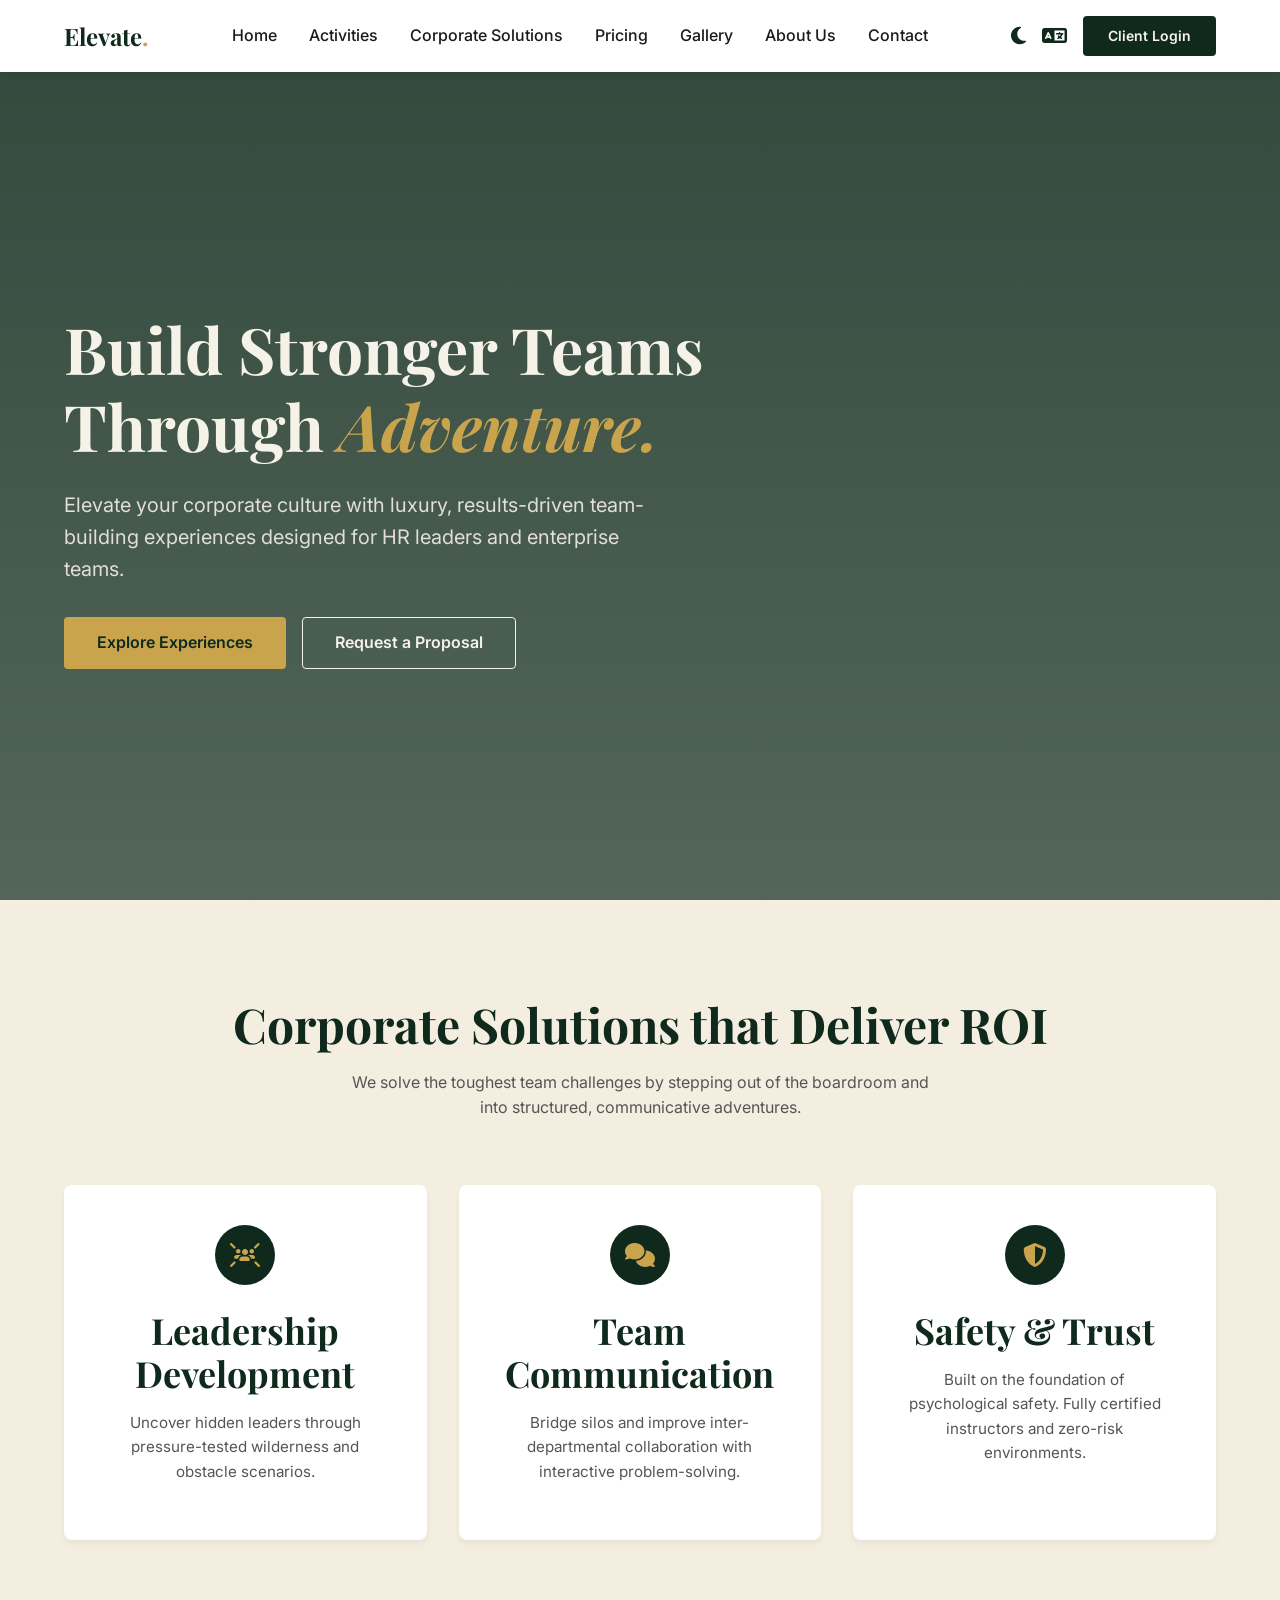
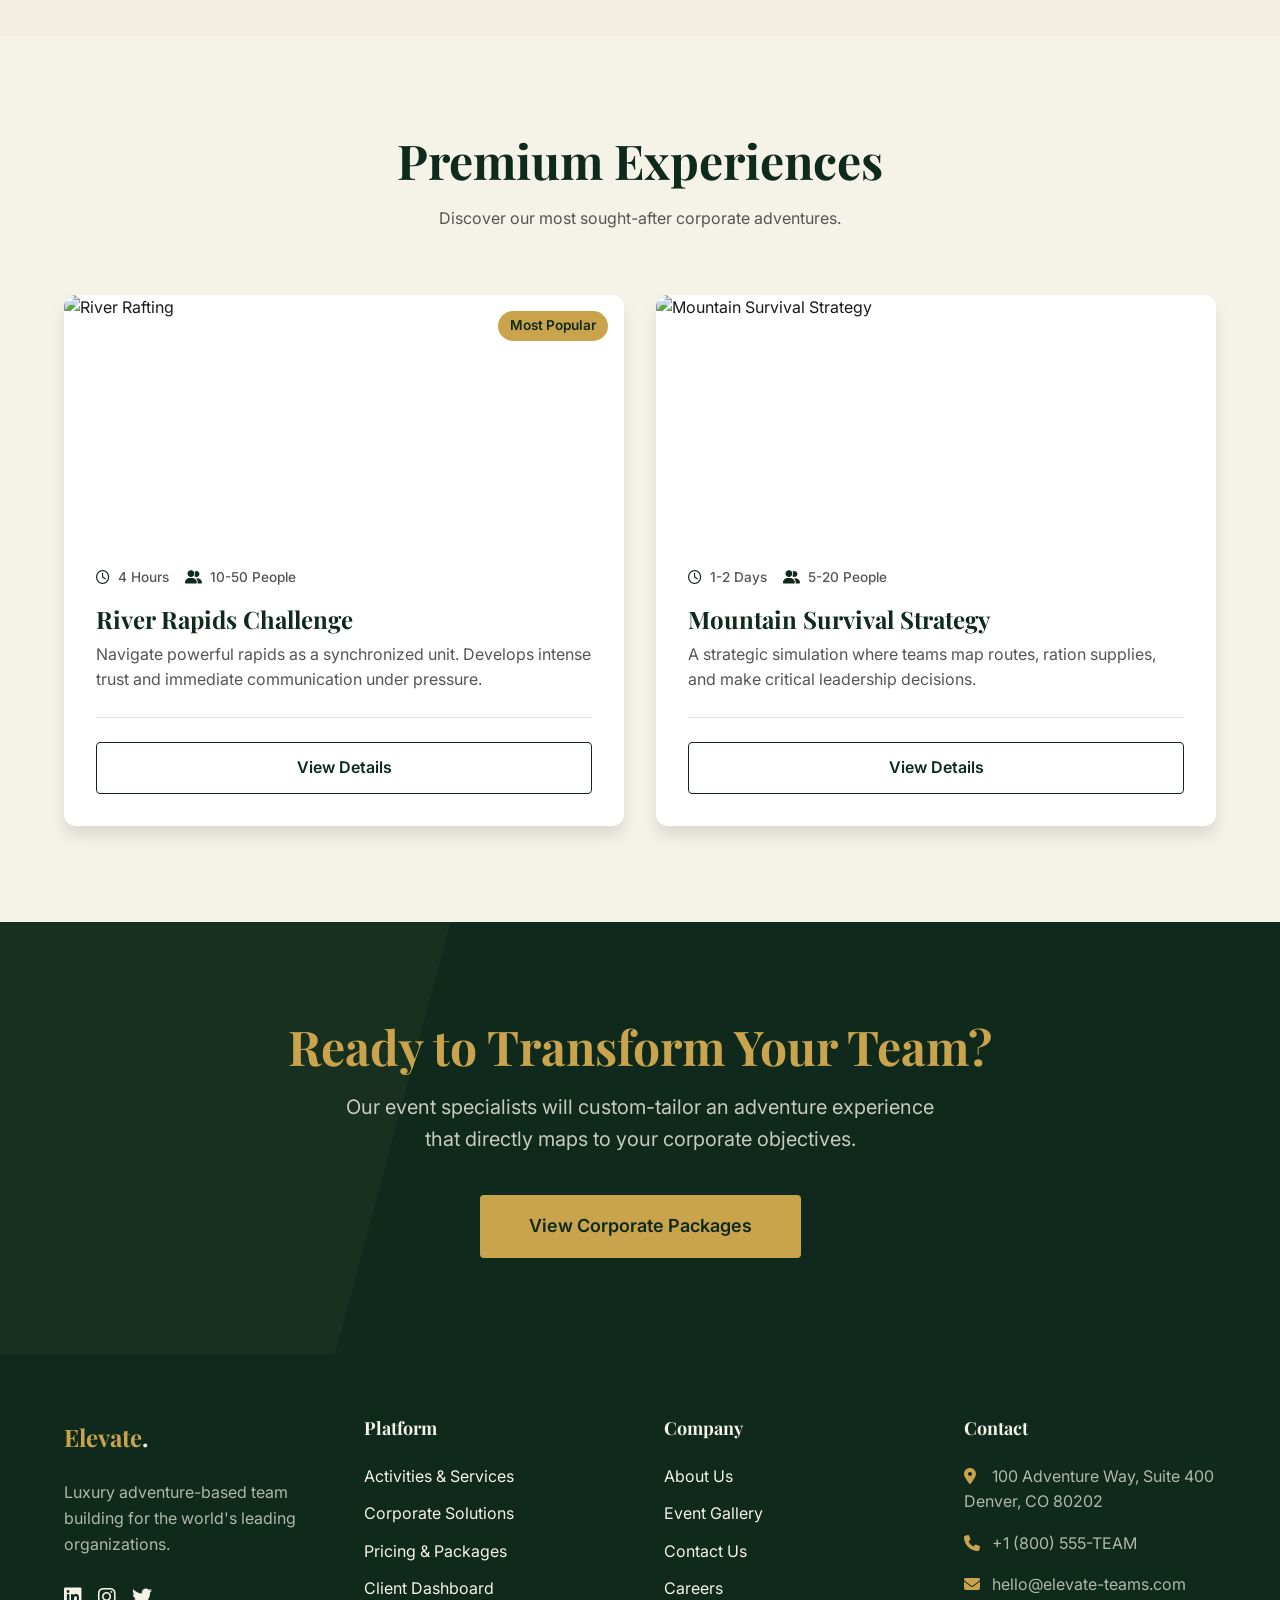
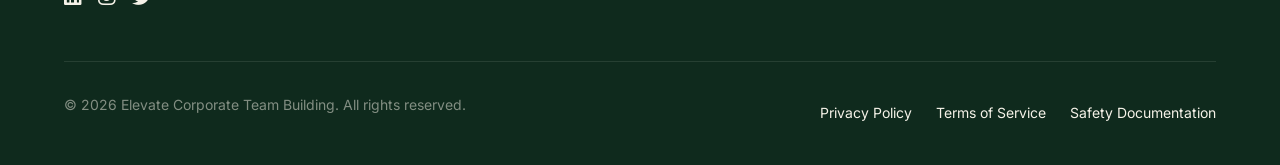
==== index.html @ fcd73bcb "1st" ====
<!DOCTYPE html>
<html lang="en" dir="ltr">
<head>
    <meta charset="UTF-8">
    <meta name="viewport" content="width=device-width, initial-scale=1.0">
    <title>Elevate - Corporate Team Building Experiences</title>
    <!-- Icons -->
    <link rel="stylesheet" href="https://cdnjs.cloudflare.com/ajax/libs/font-awesome/6.4.0/css/all.min.css">
    
    <!-- CSS -->
    <link rel="stylesheet" href="assets/css/style.css">
    <link rel="stylesheet" href="assets/css/dark-mode.css">
    <link rel="stylesheet" href="assets/css/rtl.css">
</head>
<body>

    <!-- ======== NAVBAR ======== -->
    <header class="navbar">
        <div class="container">
            <a href="index.html" class="nav-brand">Elevate<span style="color: var(--secondary)">.</span></a>
            
            <nav class="nav-links">
                <a href="index.html">Home</a>
                <a href="activities.html">Activities</a>
                <a href="solutions.html">Corporate Solutions</a>
                <a href="pricing.html">Pricing</a>
                <a href="gallery.html">Gallery</a>
                <a href="about.html">About Us</a>
                <a href="contact.html">Contact</a>
            </nav>
            
            <div class="nav-controls">
                <button id="theme-toggle" aria-label="Toggle Dark Mode">
                    <i class="fa-solid fa-moon"></i>
                </button>
                <button id="rtl-toggle" aria-label="Toggle RTL">
                    <i class="fa-solid fa-language"></i>
                </button>
                <a href="login.html" class="btn btn-primary" style="padding: 0.5rem 1.5rem; font-size: 0.875rem;">Client Login</a>
                <button class="hamburger" aria-label="Toggle navigation">
                    <i class="fa-solid fa-bars"></i>
                </button>
            </div>
        </div>
    </header>

    <!-- ======== HERO SECTION (Home 1 - Corporate Focus) ======== -->
    <section class="hero corporate-hero" style="background-image: url('https://images.unsplash.com/photo-1542744173-8e7e53415bb0?ixlib=rb-4.0.3&auto=format&fit=crop&w=2000&q=80')">
        <div class="container">
            <div class="hero-content">
                <h1>Build Stronger Teams Through <span style="color: var(--secondary); font-style: italic;">Adventure.</span></h1>
                <p class="hero-subtitle">Elevate your corporate culture with luxury, results-driven team-building experiences designed for HR leaders and enterprise teams.</p>
                <div class="hero-actions">
                    <a href="activities.html" class="btn btn-secondary">Explore Experiences</a>
                    <a href="contact.html" class="btn btn-outline" style="border-color: var(--accent); color: var(--accent);">Request a Proposal</a>
                </div>
            </div>
        </div>
    </section>

    <!-- ======== OUR SOLUTIONS ======== -->
    <section class="section solutions bg-light">
        <div class="container">
            <div class="section-header">
                <h2>Corporate Solutions that Deliver ROI</h2>
                <p>We solve the toughest team challenges by stepping out of the boardroom and into structured, communicative adventures.</p>
            </div>
            
            <div class="grid" style="grid-template-columns: repeat(auto-fit, minmax(300px, 1fr));">
                
                <div class="feature-card">
                    <div class="icon">
                        <i class="fa-solid fa-users-rays"></i>
                    </div>
                    <h3>Leadership Development</h3>
                    <p>Uncover hidden leaders through pressure-tested wilderness and obstacle scenarios.</p>
                </div>
                
                <div class="feature-card">
                    <div class="icon">
                        <i class="fa-solid fa-comments"></i>
                    </div>
                    <h3>Team Communication</h3>
                    <p>Bridge silos and improve inter-departmental collaboration with interactive problem-solving.</p>
                </div>
                
                <div class="feature-card">
                    <div class="icon">
                        <i class="fa-solid fa-shield-halved"></i>
                    </div>
                    <h3>Safety & Trust</h3>
                    <p>Built on the foundation of psychological safety. Fully certified instructors and zero-risk environments.</p>
                </div>

            </div>
        </div>
    </section>

    <!-- ======== FEATURED ACTIVITIES ======== -->
    <section class="section activities">
        <div class="container">
            <div class="section-header">
                <h2>Premium Experiences</h2>
                <p>Discover our most sought-after corporate adventures.</p>
            </div>
            
            <div class="grid" style="grid-template-columns: repeat(auto-fit, minmax(350px, 1fr));">
                
                <div class="activity-card">
                    <div class="card-img">
                        <span class="badge">Most Popular</span>
                        <img src="https://images.unsplash.com/photo-1544367567-0f2fcb009e0b?ixlib=rb-4.0.3&auto=format&fit=crop&w=1200&q=80" alt="River Rafting">
                    </div>
                    <div class="card-content">
                        <div class="meta">
                            <span><i class="fa-regular fa-clock" style="color: var(--primary); margin-right: 0.25rem;"></i> 4 Hours</span>
                            <span><i class="fa-solid fa-user-group" style="color: var(--primary); margin-right: 0.25rem;"></i> 10-50 People</span>
                        </div>
                        <h3 style="margin-bottom: 0.5rem; font-size: 1.5rem;">River Rapids Challenge</h3>
                        <p style="color: var(--text-light); margin-bottom: 1.5rem; flex-grow: 1;">Navigate powerful rapids as a synchronized unit. Develops intense trust and immediate communication under pressure.</p>
                        <hr>
                        <a href="activities.html" class="btn btn-outline" style="width: 100%;">View Details</a>
                    </div>
                </div>

                <div class="activity-card">
                    <div class="card-img">
                        <img src="https://images.unsplash.com/photo-1551698618-1dfe5d97d256?ixlib=rb-4.0.3&auto=format&fit=crop&w=1200&q=80" alt="Mountain Survival Strategy">
                    </div>
                    <div class="card-content">
                        <div class="meta">
                            <span><i class="fa-regular fa-clock" style="color: var(--primary); margin-right: 0.25rem;"></i> 1-2 Days</span>
                            <span><i class="fa-solid fa-user-group" style="color: var(--primary); margin-right: 0.25rem;"></i> 5-20 People</span>
                        </div>
                        <h3 style="margin-bottom: 0.5rem; font-size: 1.5rem;">Mountain Survival Strategy</h3>
                        <p style="color: var(--text-light); margin-bottom: 1.5rem; flex-grow: 1;">A strategic simulation where teams map routes, ration supplies, and make critical leadership decisions.</p>
                        <hr>
                        <a href="activities.html" class="btn btn-outline" style="width: 100%;">View Details</a>
                    </div>
                </div>

            </div>
        </div>
    </section>

    <!-- ======== CTA SECTION ======== -->
    <section class="section cta-section">
        <div class="container" style="position: relative; z-index: 1;">
            <h2>Ready to Transform Your Team?</h2>
            <p>Our event specialists will custom-tailor an adventure experience that directly maps to your corporate objectives.</p>
            <a href="solutions.html" class="btn btn-secondary" style="font-size: 1.125rem; padding: 1rem 3rem;">View Corporate Packages</a>
        </div>
    </section>

    <!-- ======== FOOTER ======== -->
    <footer class="footer">
        <div class="container">
            <div class="footer-grid">
                
                <div class="footer-brand">
                    <a href="index.html" class="nav-brand" style="margin-bottom: 1.5rem; display: block; color: var(--secondary);">Elevate<span style="color: var(--accent)">.</span></a>
                    <p style="color: rgba(245, 242, 232, 0.7); max-width: 300px; margin-bottom: 1.5rem;">Luxury adventure-based team building for the world's leading organizations.</p>
                    <div class="socials">
                        <a href="#"><i class="fa-brands fa-linkedin"></i></a>
                        <a href="#"><i class="fa-brands fa-instagram"></i></a>
                        <a href="#"><i class="fa-brands fa-twitter"></i></a>
                    </div>
                </div>

                <div class="footer-links">
                    <h4>Platform</h4>
                    <ul>
                        <li><a href="activities.html">Activities & Services</a></li>
                        <li><a href="solutions.html">Corporate Solutions</a></li>
                        <li><a href="pricing.html">Pricing & Packages</a></li>
                        <li><a href="login.html">Client Dashboard</a></li>
                    </ul>
                </div>

                <div class="footer-links">
                    <h4>Company</h4>
                    <ul>
                        <li><a href="about.html">About Us</a></li>
                        <li><a href="gallery.html">Event Gallery</a></li>
                        <li><a href="contact.html">Contact Us</a></li>
                        <li><a href="coming-soon.html">Careers</a></li>
                    </ul>
                </div>

                <div class="footer-contact">
                    <h4>Contact</h4>
                    <ul>
                        <li><i class="fa-solid fa-location-dot" style="color: var(--secondary); margin-right: 0.5rem; width: 16px;"></i> 100 Adventure Way, Suite 400<br>Denver, CO 80202</li>
                        <li><i class="fa-solid fa-phone" style="color: var(--secondary); margin-right: 0.5rem; width: 16px;"></i> +1 (800) 555-TEAM</li>
                        <li><i class="fa-solid fa-envelope" style="color: var(--secondary); margin-right: 0.5rem; width: 16px;"></i> hello@elevate-teams.com</li>
                    </ul>
                </div>

            </div>
            
            <div class="footer-bottom">
                <p>&copy; 2026 Elevate Corporate Team Building. All rights reserved.</p>
                <div class="legal-links">
                    <a href="404.html">Privacy Policy</a>
                    <a href="404.html">Terms of Service</a>
                    <a href="404.html">Safety Documentation</a>
                </div>
            </div>
        </div>
    </footer>

    <!-- Scripts -->
    <script src="assets/js/main.js"></script>
</body>
</html>
---- assets/css/style.css ----
/* 
   Global Variables & CSS Reset
   Primary: Dark Forest Green (#0F2A1D)
   Secondary: Rich Gold (#C9A44C)
   Accent: Cream White (#F5F2E8)
*/

@import url('https://fonts.googleapis.com/css2?family=Inter:wght@300;400;500;600;700&family=Playfair+Display:wght@600;700&display=swap');

:root {
    --primary: #0F2A1D; /* Dark Forest Green */
    --secondary: #C9A44C; /* Rich Gold */
    --accent: #F5F2E8; /* Cream White */
    
    --bg-color: #F5F2E8;
    --text-color: #1A1A1A;
    --text-light: #555555;
    --border-color: #E2DFD5;
    --card-bg: #FFFFFF;
    
    --font-heading: 'Playfair Display', serif;
    --font-body: 'Inter', sans-serif;
    
    --transition-fast: 0.2s ease;
    --transition-normal: 0.3s ease;
    --transition-slow: 0.5s ease;
    
    --shadow-sm: 0 4px 6px rgba(0, 0, 0, 0.05);
    --shadow-md: 0 10px 15px rgba(0, 0, 0, 0.1);
    --shadow-lg: 0 20px 25px rgba(0, 0, 0, 0.15);
}

/* Reset */
*, *::before, *::after {
    box-sizing: border-box;
    margin: 0;
    padding: 0;
}

html {
    scroll-behavior: smooth;
    font-size: 16px;
}

body {
    font-family: var(--font-body);
    background-color: var(--bg-color);
    color: var(--text-color);
    line-height: 1.6;
    overflow-x: hidden;
}

/* Typography */
h1, h2, h3, h4, h5, h6 {
    font-family: var(--font-heading);
    color: var(--primary);
    line-height: 1.2;
    margin-bottom: 1rem;
}

h1 { font-size: clamp(2.5rem, 5vw, 4rem); }
h2 { font-size: clamp(2rem, 4vw, 3rem); }
h3 { font-size: clamp(1.5rem, 3vw, 2.25rem); }

p {
    margin-bottom: 1rem;
}

a {
    color: var(--primary);
    text-decoration: none;
    transition: color var(--transition-fast);
}

a:hover {
    color: var(--secondary);
}

img, picture, video, canvas, svg {
    display: block;
    max-width: 100%;
}

ul, ol {
    list-style: none;
}

button, input, textarea, select {
    font: inherit;
}

/* Container & Grid */
.container {
    width: 100%;
    margin-inline: auto;
    padding-inline: 1.5rem;
    max-width: 1200px;
}

.grid {
    display: grid;
    gap: 2rem;
}

/* Buttons */
.btn {
    display: inline-flex;
    align-items: center;
    justify-content: center;
    padding: 0.75rem 2rem;
    font-weight: 600;
    border-radius: 4px;
    cursor: pointer;
    transition: all var(--transition-normal);
    border: 1px solid transparent;
}

.btn-primary {
    background-color: var(--primary);
    color: var(--accent);
}

.btn-primary:hover {
    background-color: var(--secondary);
    color: var(--primary);
}

.btn-secondary {
    background-color: var(--secondary);
    color: var(--primary);
}

.btn-secondary:hover {
    background-color: var(--primary);
    color: var(--accent);
}

.btn-outline {
    background-color: transparent;
    border-color: var(--primary);
    color: var(--primary);
}

.btn-outline:hover {
    background-color: var(--primary);
    color: var(--accent);
}

/* Header / Navbar */
.navbar {
    position: fixed;
    top: 0;
    left: 0;
    width: 100%;
    background-color: var(--card-bg);
    padding: 1rem 0;
    z-index: 1000;
    box-shadow: var(--shadow-sm);
    transition: background-color var(--transition-normal);
}

.navbar .container {
    display: flex;
    justify-content: space-between;
    align-items: center;
}

.nav-brand {
    font-family: var(--font-heading);
    font-size: 1.5rem;
    font-weight: 700;
    color: var(--primary);
}

.nav-links {
    display: flex;
    gap: 2rem;
    align-items: center;
}

.nav-links a {
    font-weight: 500;
    color: var(--text-color);
}

.nav-links a:hover {
    color: var(--secondary);
}

.nav-controls {
    display: flex;
    align-items: center;
    gap: 1rem;
}

.nav-controls button {
    background: none;
    border: none;
    cursor: pointer;
    font-size: 1.25rem;
    color: var(--primary);
}

.hamburger {
    display: none;
    background: none;
    border: none;
    cursor: pointer;
    font-size: 1.5rem;
    color: var(--primary);
}

/* Mobile Nav */
@media (max-width: 991px) {
    .nav-links {
        position: fixed;
        top: 0;
        right: -100%;
        height: 100vh;
        width: 80%;
        max-width: 400px;
        flex-direction: column;
        background-color: var(--card-bg);
        padding: 6rem 2rem 2rem;
        box-shadow: var(--shadow-lg);
        transition: right var(--transition-normal);
        z-index: 999;
    }
    
    .nav-links.active {
        right: 0;
    }
    
    .hamburger {
        display: block;
        z-index: 1001;
    }
}

/* Hero Sections */
.hero {
    min-height: 100vh;
    display: flex;
    align-items: center;
    padding-top: 80px;
    background-size: cover;
    background-position: center;
    position: relative;
    color: var(--accent);
}

.hero::before {
    content: '';
    position: absolute;
    top: 0;
    left: 0;
    width: 100%;
    height: 100%;
    background: linear-gradient(rgba(15, 42, 29, 0.85), rgba(15, 42, 29, 0.7));
    z-index: 1;
}

.hero .container {
    position: relative;
    z-index: 2;
}

.hero-content {
    max-width: 800px;
}

.hero h1 {
    color: var(--accent);
    margin-bottom: 1.5rem;
}

.hero-subtitle {
    font-size: 1.25rem;
    margin-bottom: 2rem;
    color: #E2DFD5;
    max-width: 600px;
}

.hero-actions {
    display: flex;
    gap: 1rem;
    flex-wrap: wrap;
}

/* Sections */
.section {
    padding: 6rem 0;
}

.bg-light {
    background-color: rgba(201, 164, 76, 0.05); /* very light gold tint */
}

.section-header {
    text-align: center;
    margin-bottom: 4rem;
}

.section-header h2 {
    margin-bottom: 1rem;
}

.section-header p {
    color: var(--text-light);
    max-width: 600px;
    margin-inline: auto;
}

/* Feature Cards */
.feature-card {
    background: var(--card-bg);
    padding: 2.5rem;
    border-radius: 8px;
    box-shadow: var(--shadow-sm);
    transition: transform var(--transition-normal);
    text-align: center;
}

.feature-card:hover {
    transform: translateY(-5px);
    box-shadow: var(--shadow-md);
}

.feature-card .icon {
    height: 60px;
    width: 60px;
    border-radius: 50%;
    background: var(--primary);
    color: var(--secondary);
    display: flex;
    align-items: center;
    justify-content: center;
    font-size: 1.5rem;
    margin: 0 auto 1.5rem;
}

.feature-card p {
    color: var(--text-light);
    font-size: 0.95rem;
}

/* Activity Cards */
.activity-card {
    background: var(--card-bg);
    border-radius: 12px;
    overflow: hidden;
    box-shadow: var(--shadow-md);
    transition: transform var(--transition-normal);
    display: flex;
    flex-direction: column;
}

.activity-card:hover {
    transform: translateY(-5px);
    box-shadow: var(--shadow-lg);
}

.activity-card .card-img {
    height: 240px;
    overflow: hidden;
    position: relative;
}

.activity-card .card-img img {
    width: 100%;
    height: 100%;
    object-fit: cover;
    transition: transform var(--transition-slow);
}

.activity-card:hover .card-img img {
    transform: scale(1.05);
}

.activity-card .badge {
    position: absolute;
    top: 1rem;
    right: 1rem;
    background: var(--secondary);
    color: var(--primary);
    padding: 0.25rem 0.75rem;
    border-radius: 20px;
    font-weight: 600;
    font-size: 0.85rem;
    z-index: 10;
}

.activity-card .card-content {
    padding: 2rem;
    flex-grow: 1;
    display: flex;
    flex-direction: column;
}

.activity-card .meta {
    display: flex;
    gap: 1rem;
    color: var(--text-light);
    font-size: 0.85rem;
    margin-bottom: 1rem;
    font-weight: 500;
}

.activity-card hr {
    border: 0;
    border-top: 1px solid var(--border-color);
    margin-bottom: 1.5rem;
}

/* CTA Section */
.cta-section {
    background-color: var(--primary);
    color: var(--accent);
    text-align: center;
    position: relative;
    overflow: hidden;
}

.cta-section::before {
    content: '';
    position: absolute;
    top: -50%;
    left: -10%;
    width: 40%;
    height: 200%;
    background: var(--secondary);
    opacity: 0.05;
    transform: rotate(15deg);
}

.cta-section h2 {
    color: var(--secondary);
    margin-bottom: 1rem;
}

.cta-section p {
    font-size: 1.25rem;
    max-width: 600px;
    margin: 0 auto 2.5rem;
    color: rgba(245, 242, 232, 0.8);
}

/* Footer Section */
.footer {
    background-color: var(--primary);
    color: var(--accent);
    padding: 4rem 0 0 0;
}

.footer-grid {
    display: grid;
    grid-template-columns: repeat(auto-fit, minmax(200px, 1fr));
    gap: 3rem;
    margin-bottom: 3rem;
}

.footer h4 {
    color: var(--accent);
    margin-bottom: 1.5rem;
    font-size: 1.125rem;
}

.footer-links ul {
    display: flex;
    flex-direction: column;
    gap: 0.75rem;
}

.footer a {
    color: var(--accent);
}

.footer a:hover {
    color: var(--secondary);
}

.footer-contact ul {
    display: flex;
    flex-direction: column;
    gap: 1rem;
    color: rgba(245, 242, 232, 0.7);
}

.socials {
    display: flex;
    gap: 1rem;
    font-size: 1.25rem;
}

.footer-bottom {
    border-top: 1px solid rgba(245, 242, 232, 0.1);
    padding: 2rem 0;
    display: flex;
    justify-content: space-between;
    align-items: center;
    flex-wrap: wrap;
    gap: 1rem;
    color: rgba(245, 242, 232, 0.5);
    font-size: 0.875rem;
}

.legal-links {
    display: flex;
    gap: 1.5rem;
}

/* Forms Input */
.form-group {
    margin-bottom: 1.5rem;
}

.form-label {
    display: block;
    margin-bottom: 0.5rem;
    font-weight: 500;
    color: var(--text-color);
}

.form-control {
    width: 100%;
    padding: 0.75rem 1rem;
    border: 1px solid var(--border-color);
    border-radius: 4px;
    background-color: var(--card-bg);
    color: var(--text-color);
    transition: border-color var(--transition-fast);
}

.form-control:focus {
    outline: none;
    border-color: var(--secondary);
}
---- assets/css/dark-mode.css ----
/* Dark Mode Variables and Overrides */

body.dark-mode {
    --bg-color: #0d1611; /* Even darker than primary for deep background */
    --text-color: #F5F2E8; /* Accent Cream */
    --text-light: #A0A0A0;
    --border-color: #1A3A2A;
    --card-bg: #0F2A1D; /* Primary Dark Green as card bg */
    
    --primary: #C9A44C; /* Gold becomes primary highlight in dark mode */
    --secondary: #F5F2E8; 
}

body.dark-mode h1, 
body.dark-mode h2, 
body.dark-mode h3, 
body.dark-mode h4, 
body.dark-mode h5, 
body.dark-mode h6 {
    color: var(--secondary);
}

body.dark-mode .nav-brand {
    color: var(--secondary);
}

body.dark-mode .navbar {
    background-color: var(--bg-color);
    box-shadow: 0 4px 6px rgba(0,0,0,0.3);
}

body.dark-mode .nav-links a {
    color: var(--text-color);
}

body.dark-mode .nav-links a:hover {
    color: var(--primary);
}

body.dark-mode .nav-controls button,
body.dark-mode .hamburger {
    color: var(--secondary);
}

body.dark-mode .btn-primary {
    background-color: var(--primary);
    color: #0F2A1D;
}

body.dark-mode .btn-primary:hover {
    background-color: var(--secondary);
    color: #0F2A1D;
}

body.dark-mode .btn-outline {
    border-color: var(--primary);
    color: var(--primary);
}

body.dark-mode .btn-outline:hover {
    background-color: var(--primary);
    color: #0F2A1D;
}

body.dark-mode .footer {
    background-color: #07150e; /* Even deeper green for dark mode footers */
}
---- assets/css/rtl.css ----
/* RTL Layout Adjustments */

html[dir="rtl"] {
    text-align: right;
}

html[dir="rtl"] body {
    direction: rtl;
}

/* Adjust margins and paddings for RTL */
html[dir="rtl"] .nav-links {
    margin-right: auto;
    margin-left: 0;
}

html[dir="rtl"] @media (max-width: 991px) {
    .nav-links {
        right: auto;
        left: -100%;
        transition: left var(--transition-normal);
    }
    
    .nav-links.active {
        left: 0;
    }
}

/* Margin utilities reversal */
html[dir="rtl"] .ml-auto {
    margin-right: auto;
    margin-left: 0 !important;
}

html[dir="rtl"] .mr-auto {
    margin-left: auto;
    margin-right: 0 !important;
}

/* Padding utilities reversal */
html[dir="rtl"] .pl-1 { padding-right: 0.25rem; padding-left: 0; }
html[dir="rtl"] .pr-1 { padding-left: 0.25rem; padding-right: 0; }
/* Add more as needed based on classes used */

/* Icons usually need mirroring if they are directional (like arrows) */
html[dir="rtl"] .icon-arrow-right {
    transform: scaleX(-1);
}

html[dir="rtl"] .icon-arrow-left {
    transform: scaleX(-1);
}
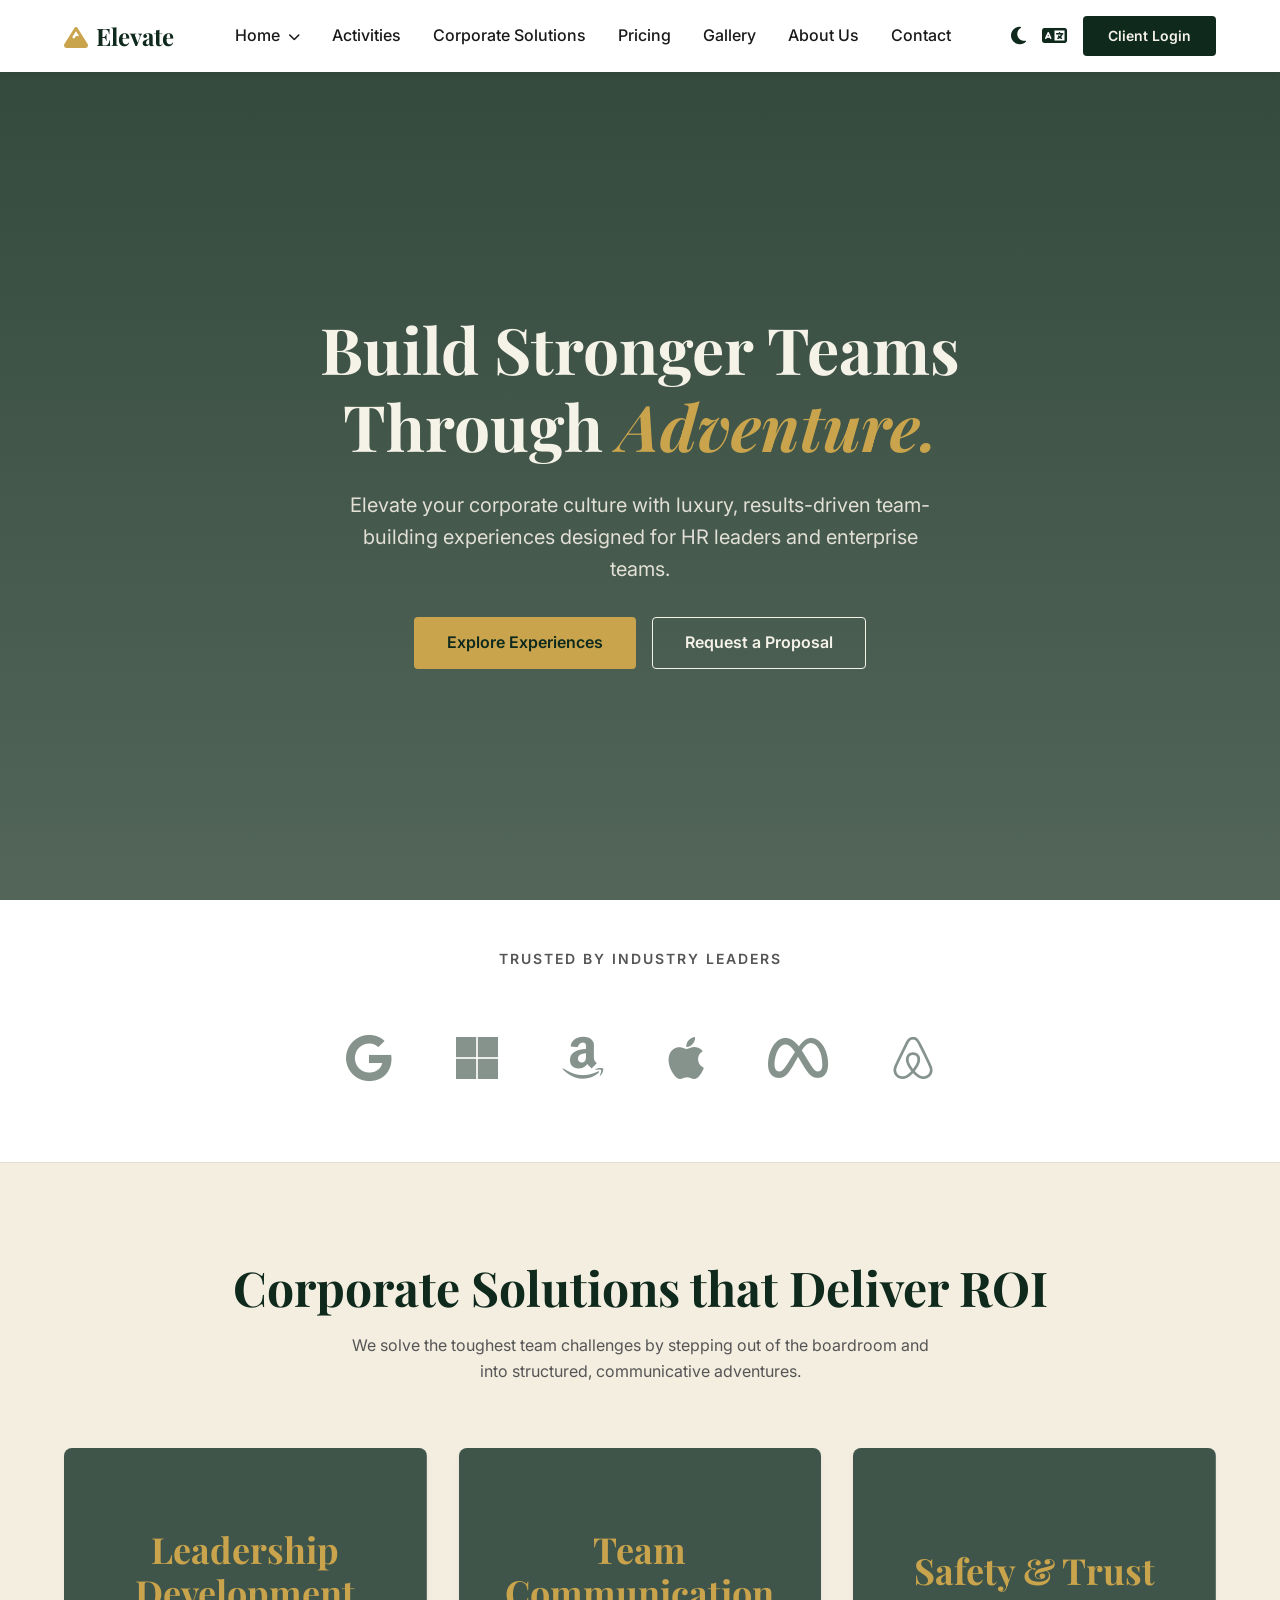
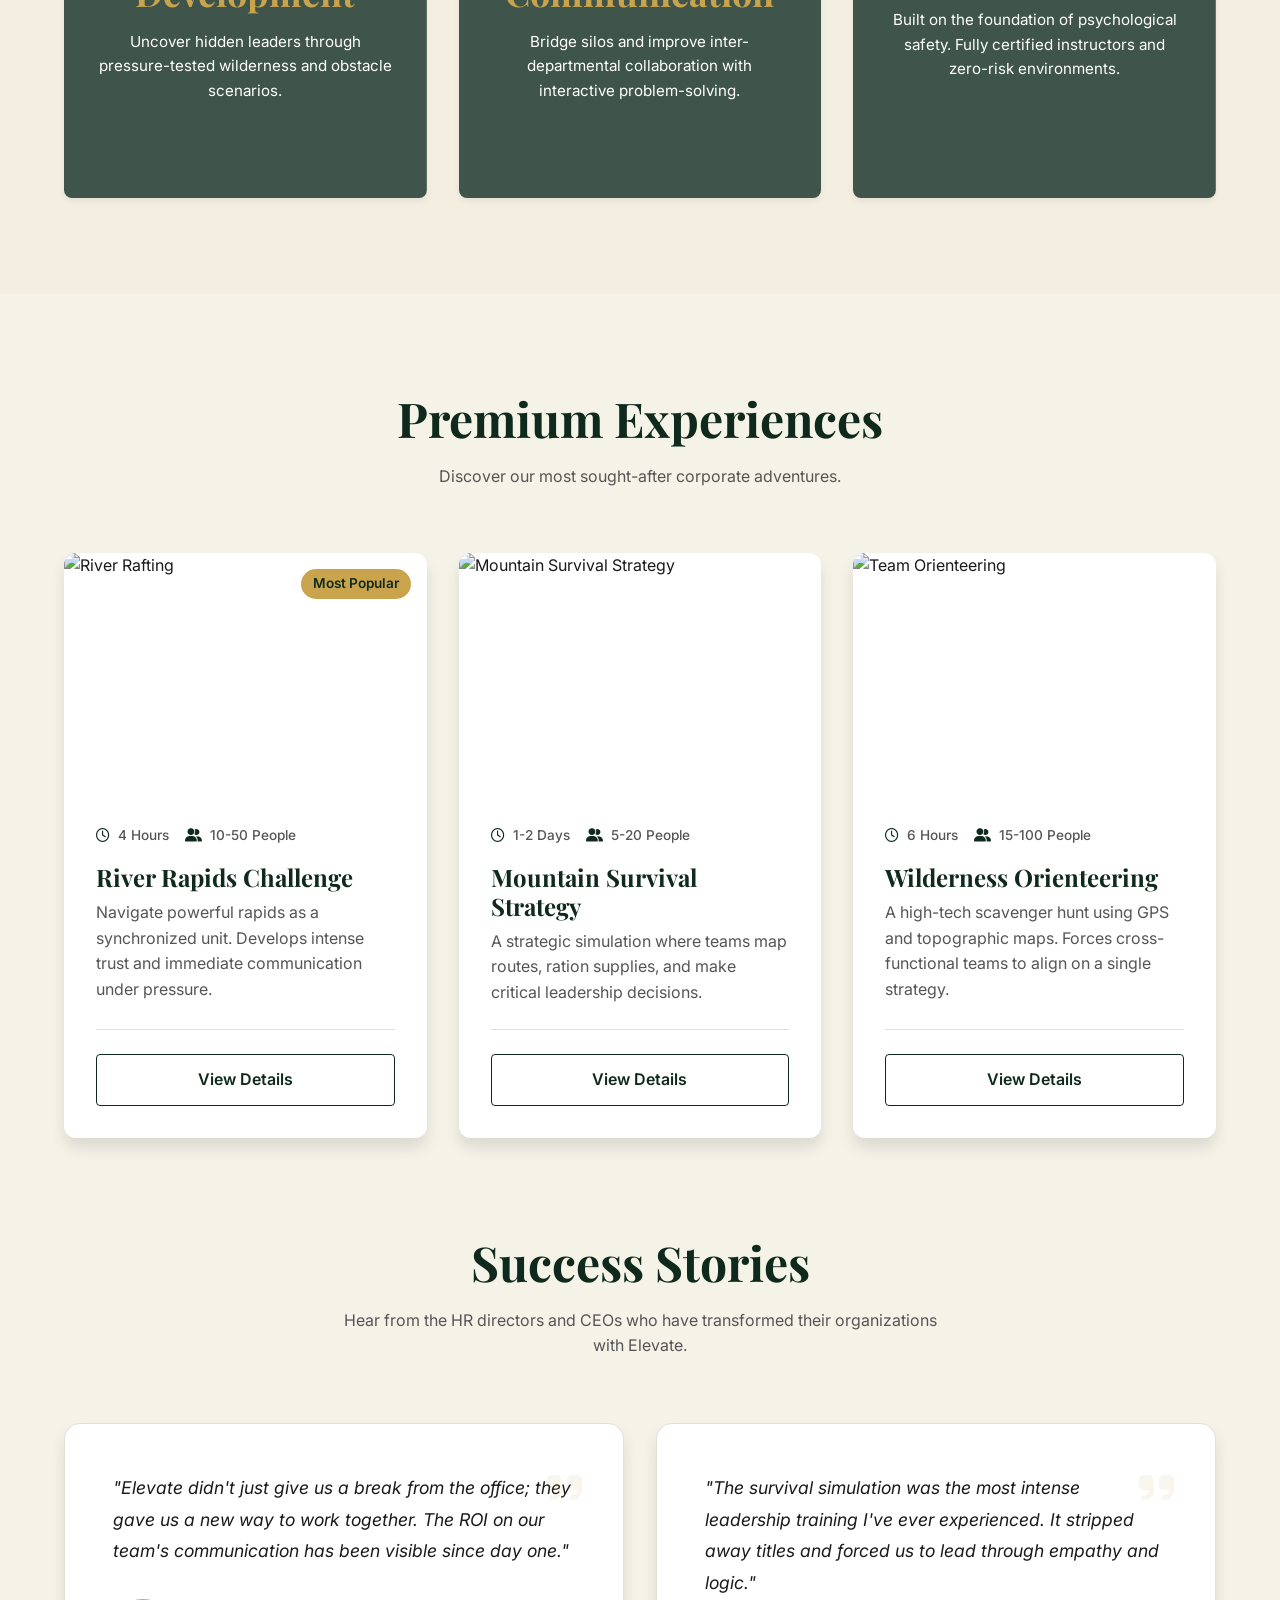
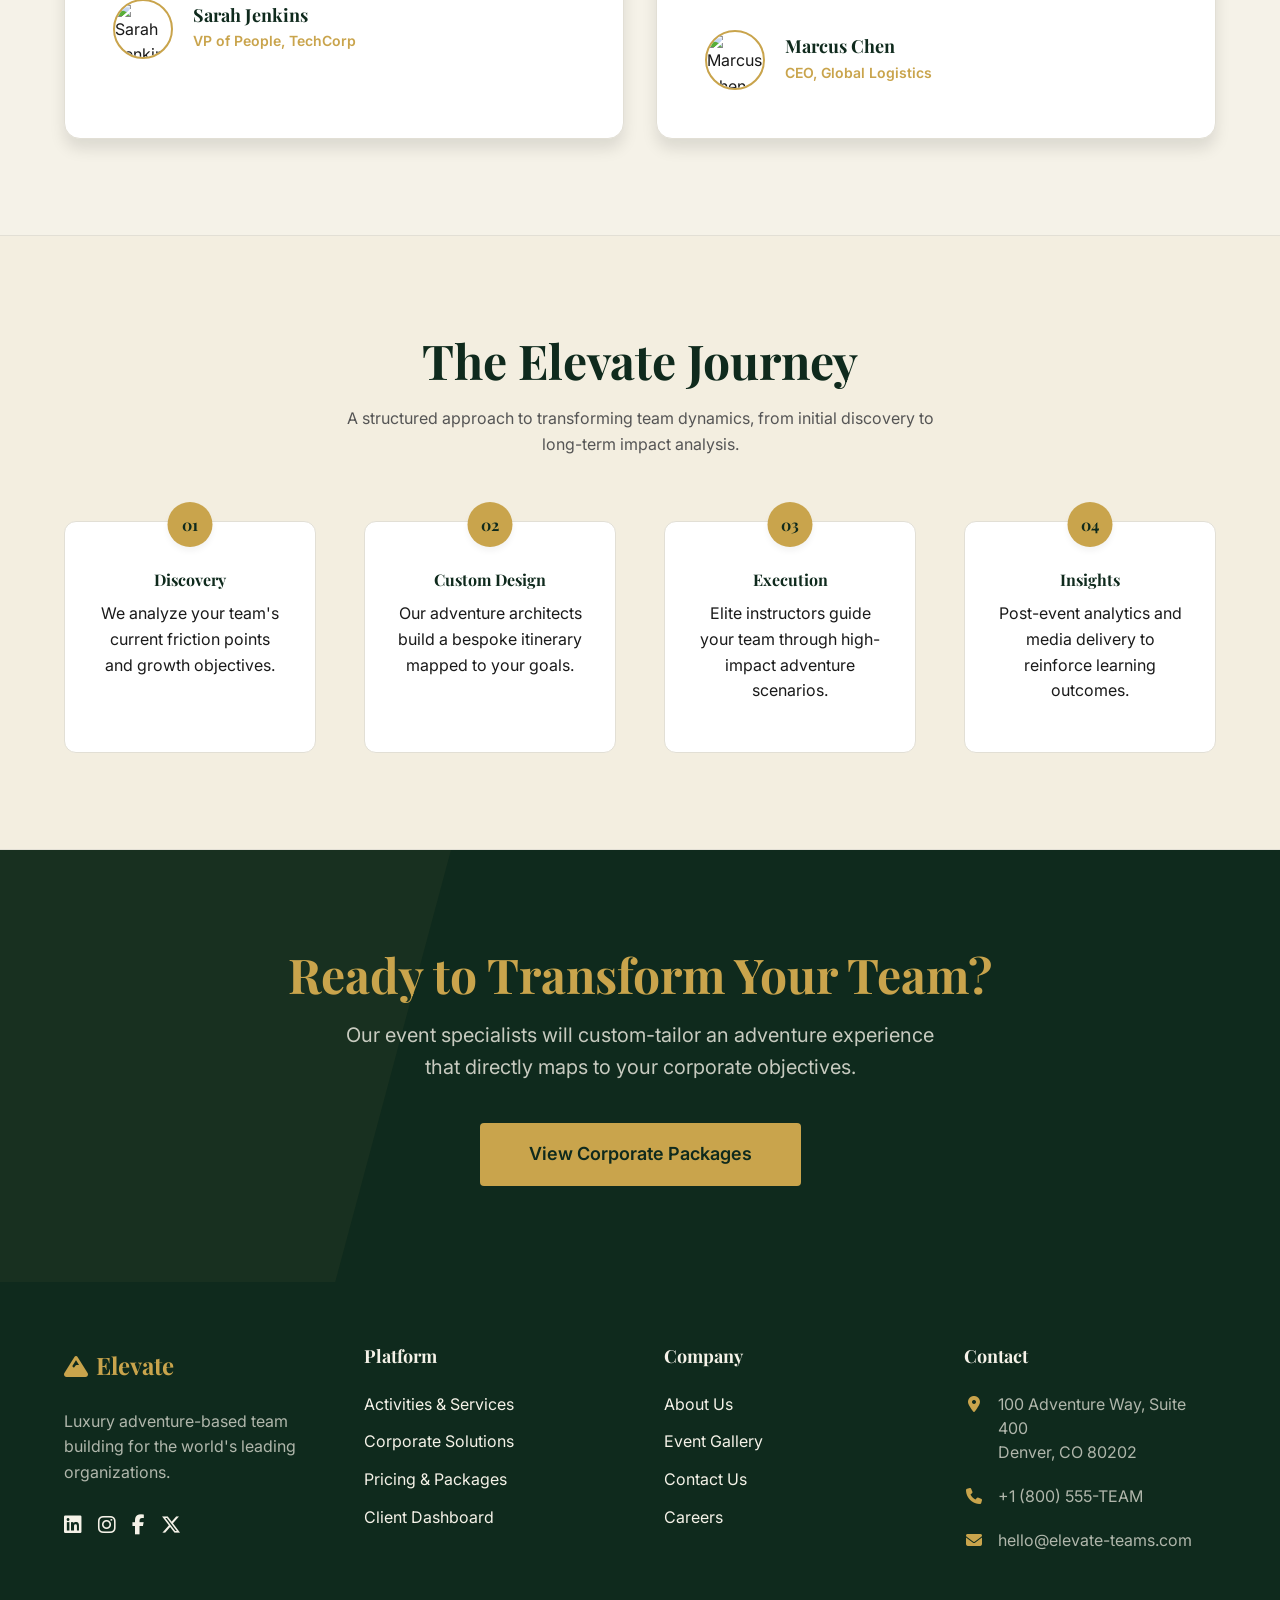
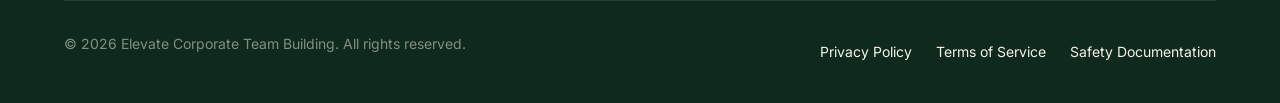
==== commit 2adbe339: "2nd" ====
--- a/index.html
+++ b/index.html
@@ -4,6 +4,8 @@
     <meta charset="UTF-8">
     <meta name="viewport" content="width=device-width, initial-scale=1.0">
     <title>Elevate - Corporate Team Building Experiences</title>
+    <!-- Favicon -->
+    <link rel="icon" type="image/svg+xml" href="data:image/svg+xml,<svg xmlns='http://www.w3.org/2000/svg' viewBox='0 0 512 512'><path fill='%23C9A44C' d='M256 32L0 480h512L256 32z'/></svg>">
     <!-- Icons -->
     <link rel="stylesheet" href="https://cdnjs.cloudflare.com/ajax/libs/font-awesome/6.4.0/css/all.min.css">
     
@@ -17,10 +19,16 @@
     <!-- ======== NAVBAR ======== -->
     <header class="navbar">
         <div class="container">
-            <a href="index.html" class="nav-brand">Elevate<span style="color: var(--secondary)">.</span></a>
+            <a href="index.html" class="nav-brand"><i class="fa-solid fa-mountain" style="color: var(--secondary); margin-right: 0.5rem;"></i>Elevate</a>
             
             <nav class="nav-links">
-                <a href="index.html">Home</a>
+                <div class="nav-dropdown">
+                    <a href="#" class="dropdown-toggle">Home <i class="fa-solid fa-chevron-down" style="font-size: 0.75rem; margin-left: 0.25rem;"></i></a>
+                    <div class="dropdown-menu">
+                        <a href="index.html">Home 1 (Corporate)</a>
+                        <a href="index-2.html">Home 2 (Adventure)</a>
+                    </div>
+                </div>
                 <a href="activities.html">Activities</a>
                 <a href="solutions.html">Corporate Solutions</a>
                 <a href="pricing.html">Pricing</a>
@@ -47,13 +55,28 @@
     <!-- ======== HERO SECTION (Home 1 - Corporate Focus) ======== -->
     <section class="hero corporate-hero" style="background-image: url('https://images.unsplash.com/photo-1542744173-8e7e53415bb0?ixlib=rb-4.0.3&auto=format&fit=crop&w=2000&q=80')">
         <div class="container">
-            <div class="hero-content">
+            <div class="hero-content" style="text-align: center; margin: 0 auto; display: flex; flex-direction: column; align-items: center;">
                 <h1>Build Stronger Teams Through <span style="color: var(--secondary); font-style: italic;">Adventure.</span></h1>
-                <p class="hero-subtitle">Elevate your corporate culture with luxury, results-driven team-building experiences designed for HR leaders and enterprise teams.</p>
-                <div class="hero-actions">
+                <p class="hero-subtitle" style="margin-left: auto; margin-right: auto; text-align: center;">Elevate your corporate culture with luxury, results-driven team-building experiences designed for HR leaders and enterprise teams.</p>
+                <div class="hero-actions" style="justify-content: center; width: 100%;">
                     <a href="activities.html" class="btn btn-secondary">Explore Experiences</a>
                     <a href="contact.html" class="btn btn-outline" style="border-color: var(--accent); color: var(--accent);">Request a Proposal</a>
                 </div>
+            </div>
+        </div>
+    </section>
+
+    <!-- ======== TRUSTED BY ======== -->
+    <section style="padding: 3rem 0; border-bottom: 1px solid var(--border-color); background: var(--card-bg);">
+        <div class="container">
+            <p style="text-align: center; font-size: 0.875rem; font-weight: 600; text-transform: uppercase; letter-spacing: 2px; color: var(--text-light); margin-bottom: 2rem;">Trusted by Industry Leaders</p>
+            <div class="logo-cloud">
+                <i class="fa-brands fa-google"></i>
+                <i class="fa-brands fa-microsoft"></i>
+                <i class="fa-brands fa-amazon"></i>
+                <i class="fa-brands fa-apple"></i>
+                <i class="fa-brands fa-meta"></i>
+                <i class="fa-brands fa-airbnb"></i>
             </div>
         </div>
     </section>
@@ -66,33 +89,24 @@
                 <p>We solve the toughest team challenges by stepping out of the boardroom and into structured, communicative adventures.</p>
             </div>
             
-            <div class="grid" style="grid-template-columns: repeat(auto-fit, minmax(300px, 1fr));">
-                
-                <div class="feature-card">
-                    <div class="icon">
-                        <i class="fa-solid fa-users-rays"></i>
-                    </div>
-                    <h3>Leadership Development</h3>
-                    <p>Uncover hidden leaders through pressure-tested wilderness and obstacle scenarios.</p>
-                </div>
-                
-                <div class="feature-card">
-                    <div class="icon">
-                        <i class="fa-solid fa-comments"></i>
-                    </div>
-                    <h3>Team Communication</h3>
-                    <p>Bridge silos and improve inter-departmental collaboration with interactive problem-solving.</p>
-                </div>
-                
-                <div class="feature-card">
-                    <div class="icon">
-                        <i class="fa-solid fa-shield-halved"></i>
-                    </div>
-                    <h3>Safety & Trust</h3>
-                    <p>Built on the foundation of psychological safety. Fully certified instructors and zero-risk environments.</p>
-                </div>
-
-            </div>
+            <div class="grid" style="grid-template-columns: repeat(auto-fit, minmax(300px, 1fr)); justify-content: center;">
+                
+                <div class="feature-card" style="background-image: linear-gradient(rgba(15, 42, 29, 0.8), rgba(15, 42, 29, 0.8)), url('https://images.unsplash.com/photo-1464822759023-fed622ff2c3b?q=80&w=800&auto=format&fit=crop'); background-size: cover; background-position: center; color: white; padding: 3rem 2rem; min-height: 350px; display: flex; flex-direction: column; justify-content: center; text-align: center; border: none;">
+                    <h3 style="color: var(--secondary); margin-bottom: 1rem;">Leadership Development</h3>
+                    <p style="color: white;">Uncover hidden leaders through pressure-tested wilderness and obstacle scenarios.</p>
+                </div>
+                
+                <div class="feature-card" style="background-image: linear-gradient(rgba(15, 42, 29, 0.8), rgba(15, 42, 29, 0.8)), url('https://images.unsplash.com/photo-1517048676732-d65bc937f952?q=80&w=800&auto=format&fit=crop'); background-size: cover; background-position: center; color: white; padding: 3rem 2rem; min-height: 350px; display: flex; flex-direction: column; justify-content: center; text-align: center; border: none;">
+                    <h3 style="color: var(--secondary); margin-bottom: 1rem;">Team Communication</h3>
+                    <p style="color: white;">Bridge silos and improve inter-departmental collaboration with interactive problem-solving.</p>
+                </div>
+                
+                <div class="feature-card" style="background-image: linear-gradient(rgba(15, 42, 29, 0.8), rgba(15, 42, 29, 0.8)), url('https://images.unsplash.com/photo-1473448912268-2022ce9509d8?q=80&w=800&auto=format&fit=crop'); background-size: cover; background-position: center; color: white; padding: 3rem 2rem; min-height: 350px; display: flex; flex-direction: column; justify-content: center; text-align: center; border: none;">
+                    <h3 style="color: var(--secondary); margin-bottom: 1rem;">Safety & Trust</h3>
+                    <p style="color: white;">Built on the foundation of psychological safety. Fully certified instructors and zero-risk environments.</p>
+                </div>
+
+
         </div>
     </section>
 
@@ -104,7 +118,7 @@
                 <p>Discover our most sought-after corporate adventures.</p>
             </div>
             
-            <div class="grid" style="grid-template-columns: repeat(auto-fit, minmax(350px, 1fr));">
+            <div class="grid" style="grid-template-columns: repeat(auto-fit, minmax(350px, 1fr)); justify-content: center;">
                 
                 <div class="activity-card">
                     <div class="card-img">
@@ -139,6 +153,80 @@
                     </div>
                 </div>
 
+                <div class="activity-card">
+                    <div class="card-img">
+                        <img src="https://images.unsplash.com/photo-1533692328991-08159ff19fca?ixlib=rb-4.0.3&auto=format&fit=crop&w=1200&q=80" alt="Team Orienteering">
+                    </div>
+                    <div class="card-content">
+                        <div class="meta">
+                            <span><i class="fa-regular fa-clock" style="color: var(--primary); margin-right: 0.25rem;"></i> 6 Hours</span>
+                            <span><i class="fa-solid fa-user-group" style="color: var(--primary); margin-right: 0.25rem;"></i> 15-100 People</span>
+                        </div>
+                        <h3 style="margin-bottom: 0.5rem; font-size: 1.5rem;">Wilderness Orienteering</h3>
+                        <p style="color: var(--text-light); margin-bottom: 1.5rem; flex-grow: 1;">A high-tech scavenger hunt using GPS and topographic maps. Forces cross-functional teams to align on a single strategy.</p>
+                        <hr>
+                        <a href="activities.html" class="btn btn-outline" style="width: 100%;">View Details</a>
+                    </div>
+                </div>
+
+            </div>
+
+            <!-- Testimonials -->
+            <div style="margin-top: 6rem;">
+                <div class="section-header">
+                    <h2>Success Stories</h2>
+                    <p>Hear from the HR directors and CEOs who have transformed their organizations with Elevate.</p>
+                </div>
+                <div class="testimonials-grid">
+                    <div class="testimonial-card">
+                        <p class="testimonial-text">"Elevate didn't just give us a break from the office; they gave us a new way to work together. The ROI on our team's communication has been visible since day one."</p>
+                        <div class="testimonial-author">
+                            <img src="https://images.unsplash.com/photo-1573496359142-b8d87734a5a2?q=80&w=200&auto=format&fit=crop" alt="Sarah Jenkins" class="author-img">
+                            <div class="author-info">
+                                <h5>Sarah Jenkins</h5>
+                                <p>VP of People, TechCorp</p>
+                            </div>
+                        </div>
+                    </div>
+                    <div class="testimonial-card">
+                        <p class="testimonial-text">"The survival simulation was the most intense leadership training I've ever experienced. It stripped away titles and forced us to lead through empathy and logic."</p>
+                        <div class="testimonial-author">
+                            <img src="https://images.unsplash.com/photo-1507003211169-0a1dd7228f2d?q=80&w=200&auto=format&fit=crop" alt="Marcus Chen" class="author-img">
+                            <div class="author-info">
+                                <h5>Marcus Chen</h5>
+                                <p>CEO, Global Logistics</p>
+                            </div>
+                        </div>
+                    </div>
+                </div>
+            </div>
+        </div>
+    </section>
+
+    <!-- ======== THE PROCESS ======== -->
+    <section class="section bg-light" style="border-top: 1px solid var(--border-color); border-bottom: 1px solid var(--border-color);">
+        <div class="container">
+            <div class="section-header">
+                <h2>The Elevate Journey</h2>
+                <p>A structured approach to transforming team dynamics, from initial discovery to long-term impact analysis.</p>
+            </div>
+            <div class="process-grid">
+                <div class="process-step">
+                    <h4>Discovery</h4>
+                    <p>We analyze your team's current friction points and growth objectives.</p>
+                </div>
+                <div class="process-step">
+                    <h4>Custom Design</h4>
+                    <p>Our adventure architects build a bespoke itinerary mapped to your goals.</p>
+                </div>
+                <div class="process-step">
+                    <h4>Execution</h4>
+                    <p>Elite instructors guide your team through high-impact adventure scenarios.</p>
+                </div>
+                <div class="process-step">
+                    <h4>Insights</h4>
+                    <p>Post-event analytics and media delivery to reinforce learning outcomes.</p>
+                </div>
             </div>
         </div>
     </section>
@@ -158,12 +246,13 @@
             <div class="footer-grid">
                 
                 <div class="footer-brand">
-                    <a href="index.html" class="nav-brand" style="margin-bottom: 1.5rem; display: block; color: var(--secondary);">Elevate<span style="color: var(--accent)">.</span></a>
+                    <a href="index.html" class="nav-brand" style="margin-bottom: 1.5rem; display: block; color: var(--secondary);"><i class="fa-solid fa-mountain" style="color: var(--secondary); margin-right: 0.5rem;"></i>Elevate</a>
                     <p style="color: rgba(245, 242, 232, 0.7); max-width: 300px; margin-bottom: 1.5rem;">Luxury adventure-based team building for the world's leading organizations.</p>
                     <div class="socials">
                         <a href="#"><i class="fa-brands fa-linkedin"></i></a>
                         <a href="#"><i class="fa-brands fa-instagram"></i></a>
-                        <a href="#"><i class="fa-brands fa-twitter"></i></a>
+                        <a href="#"><i class="fa-brands fa-facebook-f"></i></a>
+                        <a href="#"><i class="fa-brands fa-x-twitter"></i></a>
                     </div>
                 </div>
 
@@ -190,9 +279,9 @@
                 <div class="footer-contact">
                     <h4>Contact</h4>
                     <ul>
-                        <li><i class="fa-solid fa-location-dot" style="color: var(--secondary); margin-right: 0.5rem; width: 16px;"></i> 100 Adventure Way, Suite 400<br>Denver, CO 80202</li>
-                        <li><i class="fa-solid fa-phone" style="color: var(--secondary); margin-right: 0.5rem; width: 16px;"></i> +1 (800) 555-TEAM</li>
-                        <li><i class="fa-solid fa-envelope" style="color: var(--secondary); margin-right: 0.5rem; width: 16px;"></i> hello@elevate-teams.com</li>
+                        <li><i class="fa-solid fa-location-dot"></i> 100 Adventure Way, Suite 400<br>Denver, CO 80202</li>
+                        <li><i class="fa-solid fa-phone"></i> +1 (800) 555-TEAM</li>
+                        <li><i class="fa-solid fa-envelope"></i> hello@elevate-teams.com</li>
                     </ul>
                 </div>
 
--- a/assets/css/style.css
+++ b/assets/css/style.css
@@ -187,6 +187,51 @@
     color: var(--secondary);
 }
 
+/* Navigation Dropdown */
+.nav-dropdown {
+    position: relative;
+    display: inline-block;
+}
+
+.dropdown-menu {
+    display: none;
+    position: absolute;
+    top: 100%;
+    left: 0;
+    background: var(--card-bg);
+    min-width: 220px;
+    border-radius: 8px;
+    box-shadow: var(--shadow-md);
+    z-index: 100;
+    flex-direction: column;
+    overflow: hidden;
+    padding: 0.5rem 0;
+}
+
+.nav-dropdown:hover .dropdown-menu {
+    display: flex;
+}
+
+.dropdown-menu a {
+    padding: 0.75rem 1.5rem !important;
+    font-size: 0.95rem;
+    font-weight: 500;
+    width: 100%;
+    display: block;
+    transition: all 0.2s ease-in-out;
+}
+
+.dropdown-menu a:hover {
+    background-color: var(--primary) !important;
+    color: var(--secondary) !important;
+    padding-left: 2rem !important; /* slight inward nudge */
+}
+
+/* Mobile Nav Toggle Support */
+.nav-dropdown.active .dropdown-menu {
+    display: flex;
+}
+
 .nav-controls {
     display: flex;
     align-items: center;
@@ -213,18 +258,37 @@
 /* Mobile Nav */
 @media (max-width: 991px) {
     .nav-links {
-        position: fixed;
-        top: 0;
-        right: -100%;
-        height: 100vh;
-        width: 80%;
-        max-width: 400px;
+        display: none;
         flex-direction: column;
-        background-color: var(--card-bg);
-        padding: 6rem 2rem 2rem;
-        box-shadow: var(--shadow-lg);
-        transition: right var(--transition-normal);
-        z-index: 999;
+        position: absolute;
+        top: 100%;
+        left: 0;
+        width: 100%;
+        background-color: var(--bg-color);
+        padding: 1.5rem;
+        box-shadow: var(--shadow-md);
+        gap: 1.5rem;
+    }
+    
+    .nav-links.active {
+        display: flex;
+    }
+    
+    .nav-dropdown {
+        width: 100%;
+    }
+    
+    .nav-dropdown:hover .dropdown-menu {
+        display: none; /* Disable hover on mobile */
+    }
+    
+    .dropdown-menu {
+        position: static;
+        box-shadow: none;
+        background: transparent;
+        padding-left: 1rem;
+        padding-top: 1rem;
+        padding-bottom: 0;
     }
     
     .nav-links.active {
@@ -482,8 +546,23 @@
 .footer-contact ul {
     display: flex;
     flex-direction: column;
-    gap: 1rem;
+    gap: 1.25rem;
     color: rgba(245, 242, 232, 0.7);
+}
+
+.footer-contact ul li {
+    display: flex;
+    align-items: flex-start;
+    gap: 0.85rem;
+    line-height: 1.5;
+}
+
+.footer-contact i {
+    color: var(--secondary);
+    width: 20px;
+    margin-top: 0.25rem;
+    text-align: center;
+    flex-shrink: 0;
 }
 
 .socials {
@@ -535,3 +614,148 @@
     outline: none;
     border-color: var(--secondary);
 }
+
+/* --- Expanded Home 1 Components --- */
+
+/* Logo Cloud */
+.logo-cloud {
+    display: flex;
+    flex-wrap: wrap;
+    align-items: center;
+    justify-content: center;
+    gap: 4rem;
+    padding: 2rem 0;
+    opacity: 0.5;
+}
+
+.logo-cloud i {
+    font-size: 3rem;
+    color: var(--primary);
+}
+
+
+.stat-card h3 {
+    font-size: 3.5rem;
+    color: var(--secondary);
+    margin-bottom: 0.5rem;
+    font-family: var(--font-heading);
+}
+
+.stat-card p {
+    font-weight: 600;
+    text-transform: uppercase;
+    letter-spacing: 1.5px;
+    font-size: 0.85rem;
+    color: var(--text-light);
+}
+
+/* The Elevate Process */
+.process-grid {
+    display: grid;
+    grid-template-columns: repeat(auto-fit, minmax(220px, 1fr));
+    gap: 3rem;
+    counter-reset: step;
+    justify-content: center;
+}
+
+.process-step {
+    position: relative;
+    padding: 3rem 2rem 2rem;
+    background: var(--card-bg);
+    border-radius: 12px;
+    border: 1px solid var(--border-color);
+    text-align: center;
+    transition: transform var(--transition-normal);
+}
+
+.process-step:hover {
+    transform: translateY(-5px);
+}
+
+.process-step::before {
+    counter-increment: step;
+    content: "0" counter(step);
+    position: absolute;
+    top: -1.25rem;
+    left: 50%;
+    transform: translateX(-50%);
+    background: var(--secondary);
+    color: var(--primary);
+    width: 45px;
+    height: 45px;
+    border-radius: 50%;
+    display: flex;
+    align-items: center;
+    justify-content: center;
+    font-weight: 700;
+    font-family: var(--font-heading);
+    box-shadow: var(--shadow-sm);
+}
+
+.process-step h4 {
+    margin-bottom: 0.75rem;
+    color: var(--primary);
+}
+
+/* Testimonials */
+.testimonials-grid {
+    display: grid;
+    grid-template-columns: repeat(auto-fit, minmax(350px, 1fr));
+    gap: 2rem;
+    justify-content: center;
+}
+
+.testimonial-card {
+    background: white;
+    padding: 3rem;
+    border-radius: 16px;
+    box-shadow: var(--shadow-md);
+    position: relative;
+    border: 1px solid var(--border-color);
+}
+
+.testimonial-card::after {
+    content: "\f10e";
+    font-family: "Font Awesome 6 Free";
+    font-weight: 900;
+    position: absolute;
+    top: 2rem;
+    right: 2.5rem;
+    font-size: 2.5rem;
+    color: rgba(201, 164, 76, 0.1);
+}
+
+.testimonial-text {
+    font-style: italic;
+    margin-bottom: 2rem;
+    line-height: 1.8;
+    color: var(--text-color);
+    font-size: 1.1rem;
+}
+
+.testimonial-author {
+    display: flex;
+    align-items: center;
+    gap: 1.25rem;
+}
+
+.author-img {
+    width: 60px;
+    height: 60px;
+    border-radius: 50%;
+    object-fit: cover;
+    border: 2px solid var(--secondary);
+}
+
+.author-info h5 {
+    font-size: 1.125rem;
+    margin-bottom: 0.25rem;
+    color: var(--primary);
+}
+
+.author-info p {
+    font-size: 0.875rem;
+    color: var(--secondary);
+    font-weight: 600;
+    margin: 0;
+}
--- a/assets/css/dark-mode.css
+++ b/assets/css/dark-mode.css
@@ -65,3 +65,26 @@
 body.dark-mode .footer {
     background-color: #07150e; /* Even deeper green for dark mode footers */
 }
+
+body.dark-mode .testimonial-card,
+body.dark-mode .process-step {
+    background-color: var(--card-bg);
+    border-color: var(--border-color);
+}
+
+body.dark-mode .testimonial-text {
+    color: var(--text-color);
+}
+
+body.dark-mode .testimonial-card::after {
+    color: rgba(201, 164, 76, 0.2);
+}
+
+body.dark-mode .author-info h5 {
+    color: var(--secondary);
+}
+
+body.dark-mode .logo-cloud i {
+    color: var(--secondary);
+    opacity: 0.8;
+}
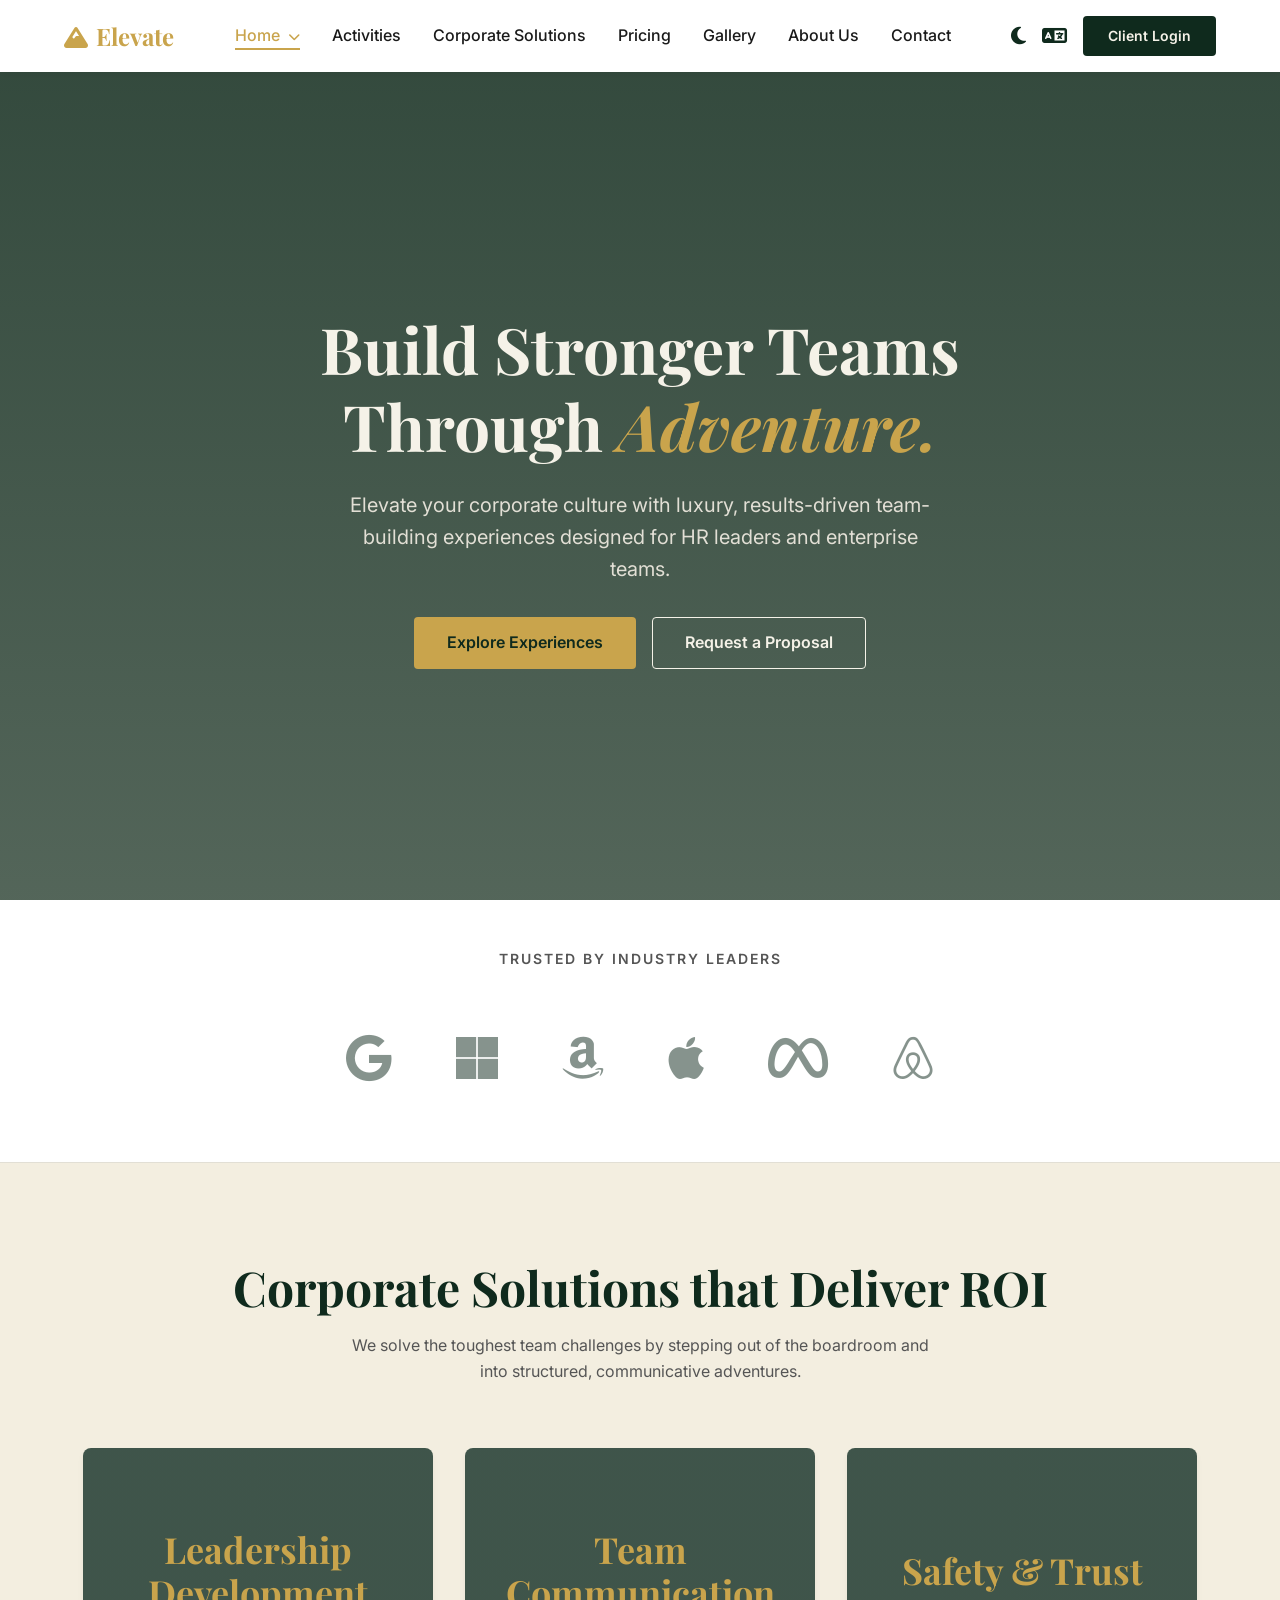
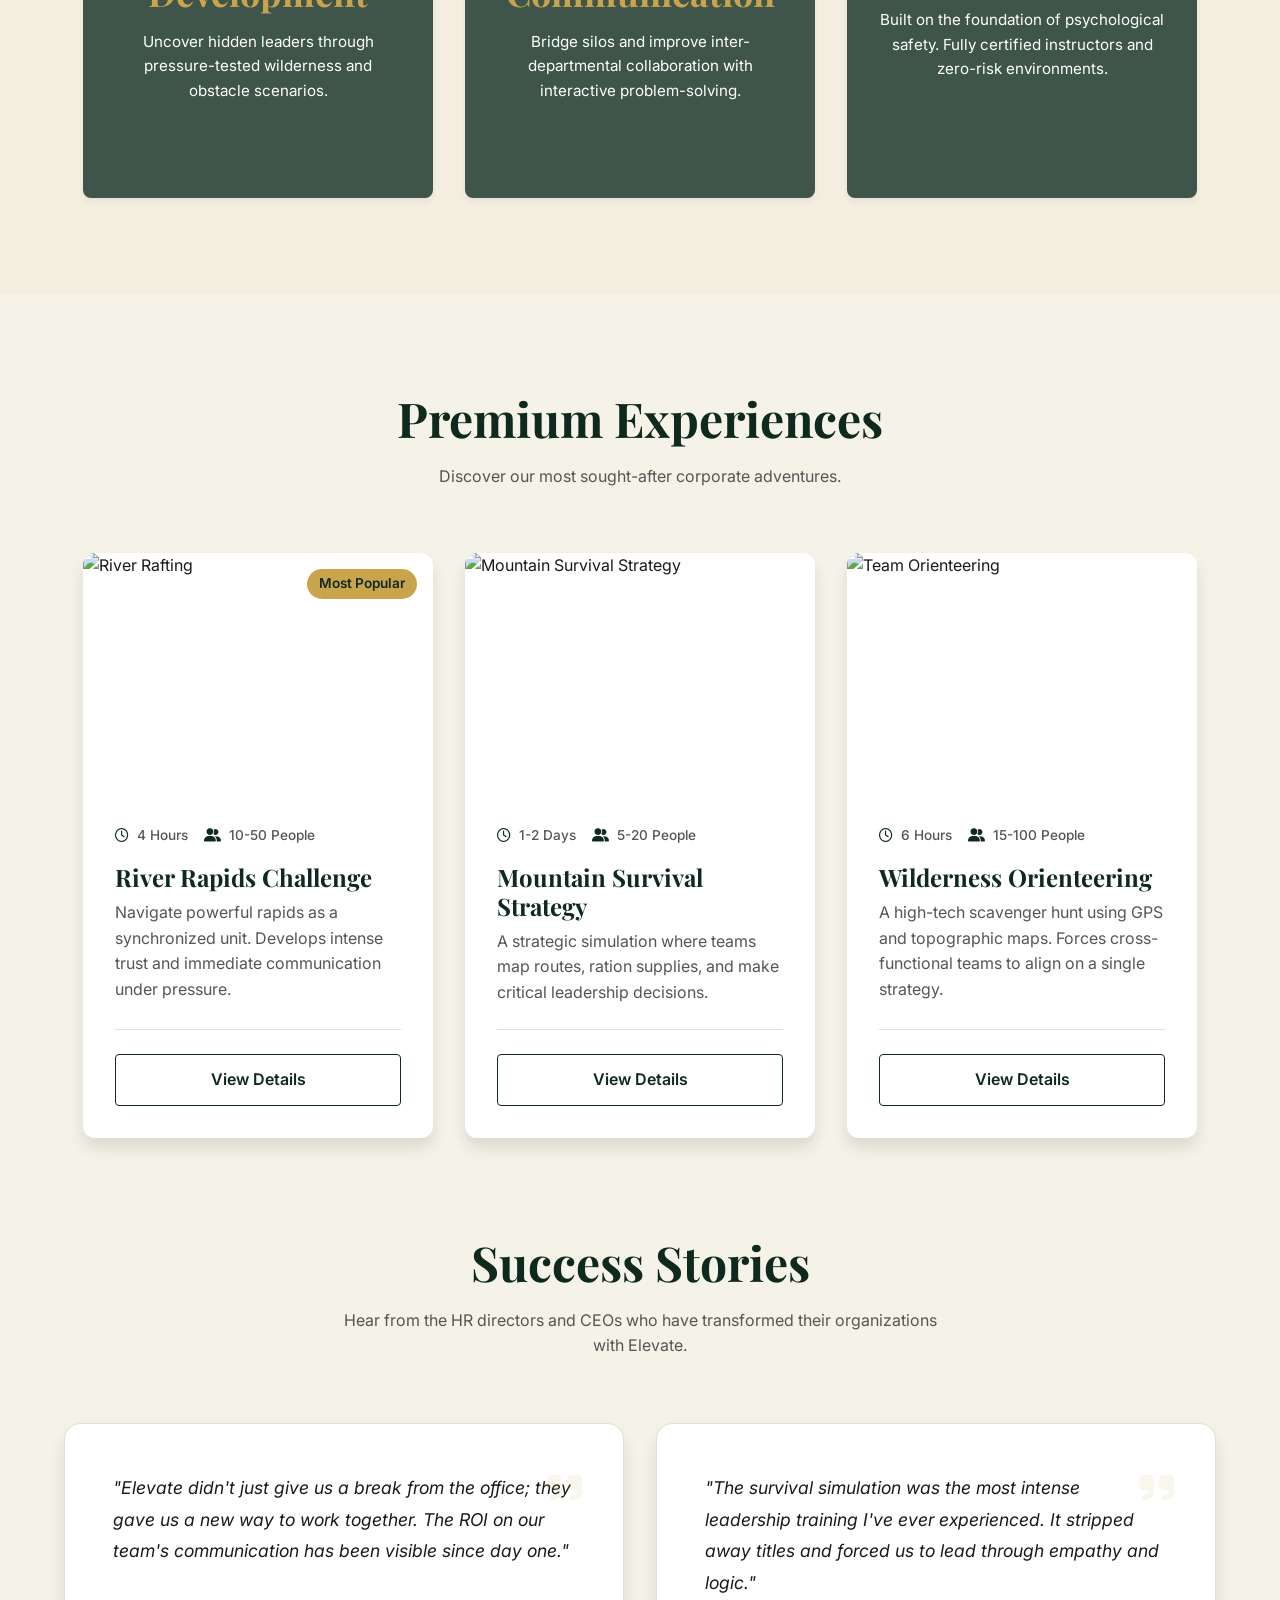
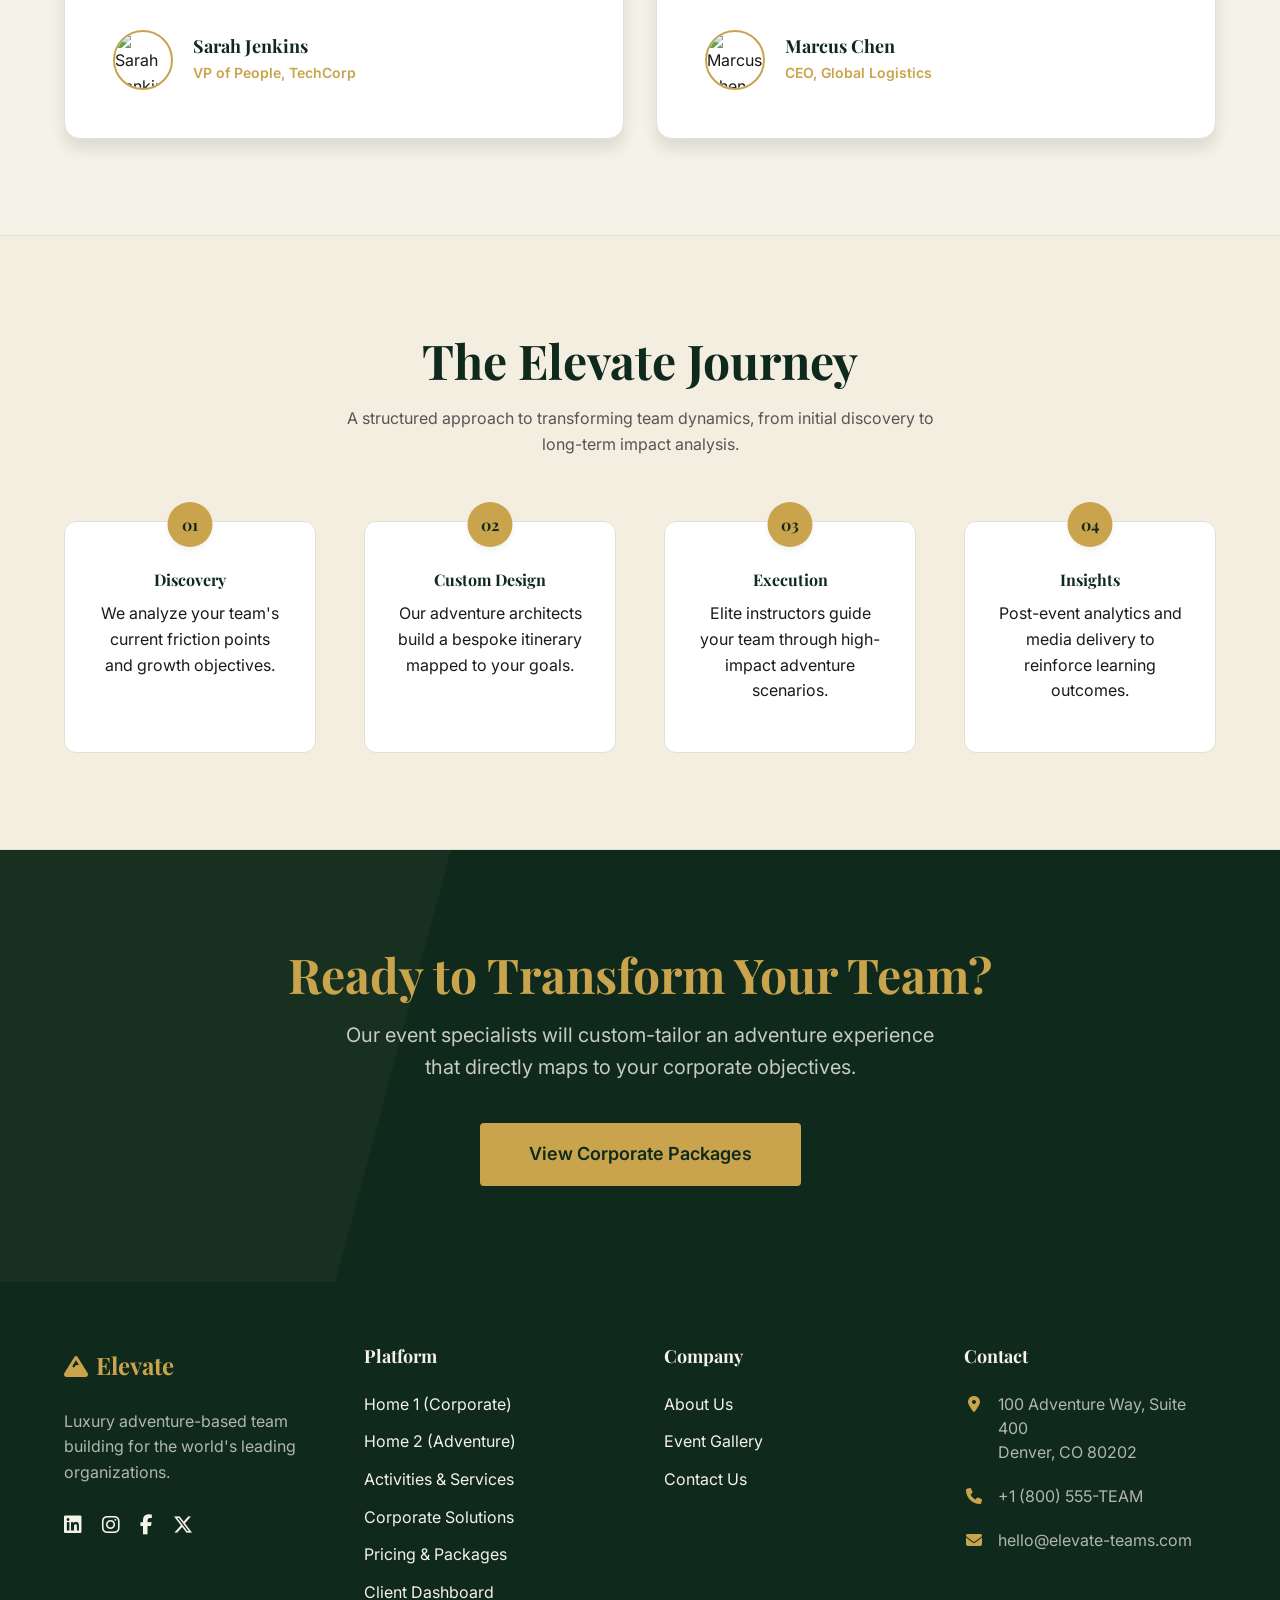
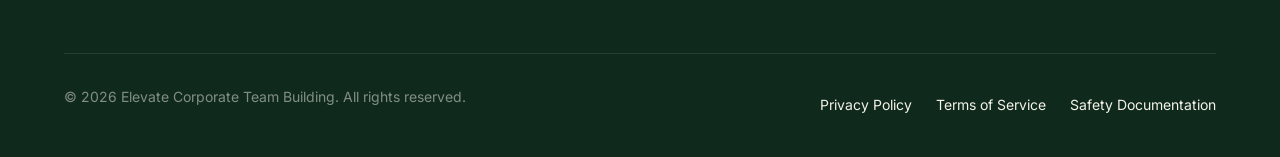
==== commit d37b8a48: "3rd" ====
--- a/index.html
+++ b/index.html
@@ -89,19 +89,19 @@
                 <p>We solve the toughest team challenges by stepping out of the boardroom and into structured, communicative adventures.</p>
             </div>
             
-            <div class="grid" style="grid-template-columns: repeat(auto-fit, minmax(300px, 1fr)); justify-content: center;">
-                
-                <div class="feature-card" style="background-image: linear-gradient(rgba(15, 42, 29, 0.8), rgba(15, 42, 29, 0.8)), url('https://images.unsplash.com/photo-1464822759023-fed622ff2c3b?q=80&w=800&auto=format&fit=crop'); background-size: cover; background-position: center; color: white; padding: 3rem 2rem; min-height: 350px; display: flex; flex-direction: column; justify-content: center; text-align: center; border: none;">
+            <div style="display: flex; flex-wrap: wrap; justify-content: center; gap: 2rem;">
+                
+                <div class="feature-card" style="flex: 0 1 350px; background-image: linear-gradient(rgba(15, 42, 29, 0.8), rgba(15, 42, 29, 0.8)), url('https://images.unsplash.com/photo-1464822759023-fed622ff2c3b?q=80&w=800&auto=format&fit=crop'); background-size: cover; background-position: center; color: white; padding: 3rem 2rem; min-height: 350px; display: flex; flex-direction: column; justify-content: center; text-align: center; border: none;">
                     <h3 style="color: var(--secondary); margin-bottom: 1rem;">Leadership Development</h3>
                     <p style="color: white;">Uncover hidden leaders through pressure-tested wilderness and obstacle scenarios.</p>
                 </div>
                 
-                <div class="feature-card" style="background-image: linear-gradient(rgba(15, 42, 29, 0.8), rgba(15, 42, 29, 0.8)), url('https://images.unsplash.com/photo-1517048676732-d65bc937f952?q=80&w=800&auto=format&fit=crop'); background-size: cover; background-position: center; color: white; padding: 3rem 2rem; min-height: 350px; display: flex; flex-direction: column; justify-content: center; text-align: center; border: none;">
+                <div class="feature-card" style="flex: 0 1 350px; background-image: linear-gradient(rgba(15, 42, 29, 0.8), rgba(15, 42, 29, 0.8)), url('https://images.unsplash.com/photo-1517048676732-d65bc937f952?q=80&w=800&auto=format&fit=crop'); background-size: cover; background-position: center; color: white; padding: 3rem 2rem; min-height: 350px; display: flex; flex-direction: column; justify-content: center; text-align: center; border: none;">
                     <h3 style="color: var(--secondary); margin-bottom: 1rem;">Team Communication</h3>
                     <p style="color: white;">Bridge silos and improve inter-departmental collaboration with interactive problem-solving.</p>
                 </div>
                 
-                <div class="feature-card" style="background-image: linear-gradient(rgba(15, 42, 29, 0.8), rgba(15, 42, 29, 0.8)), url('https://images.unsplash.com/photo-1473448912268-2022ce9509d8?q=80&w=800&auto=format&fit=crop'); background-size: cover; background-position: center; color: white; padding: 3rem 2rem; min-height: 350px; display: flex; flex-direction: column; justify-content: center; text-align: center; border: none;">
+                <div class="feature-card" style="flex: 0 1 350px; background-image: linear-gradient(rgba(15, 42, 29, 0.8), rgba(15, 42, 29, 0.8)), url('https://images.unsplash.com/photo-1473448912268-2022ce9509d8?q=80&w=800&auto=format&fit=crop'); background-size: cover; background-position: center; color: white; padding: 3rem 2rem; min-height: 350px; display: flex; flex-direction: column; justify-content: center; text-align: center; border: none;">
                     <h3 style="color: var(--secondary); margin-bottom: 1rem;">Safety & Trust</h3>
                     <p style="color: white;">Built on the foundation of psychological safety. Fully certified instructors and zero-risk environments.</p>
                 </div>
@@ -118,9 +118,9 @@
                 <p>Discover our most sought-after corporate adventures.</p>
             </div>
             
-            <div class="grid" style="grid-template-columns: repeat(auto-fit, minmax(350px, 1fr)); justify-content: center;">
-                
-                <div class="activity-card">
+            <div style="display: flex; flex-wrap: wrap; justify-content: center; gap: 2rem;">
+                
+                <div class="activity-card" style="flex: 0 1 350px;">
                     <div class="card-img">
                         <span class="badge">Most Popular</span>
                         <img src="https://images.unsplash.com/photo-1544367567-0f2fcb009e0b?ixlib=rb-4.0.3&auto=format&fit=crop&w=1200&q=80" alt="River Rafting">
@@ -137,7 +137,7 @@
                     </div>
                 </div>
 
-                <div class="activity-card">
+                <div class="activity-card" style="flex: 0 1 350px;">
                     <div class="card-img">
                         <img src="https://images.unsplash.com/photo-1551698618-1dfe5d97d256?ixlib=rb-4.0.3&auto=format&fit=crop&w=1200&q=80" alt="Mountain Survival Strategy">
                     </div>
@@ -153,7 +153,7 @@
                     </div>
                 </div>
 
-                <div class="activity-card">
+                <div class="activity-card" style="flex: 0 1 350px;">
                     <div class="card-img">
                         <img src="https://images.unsplash.com/photo-1533692328991-08159ff19fca?ixlib=rb-4.0.3&auto=format&fit=crop&w=1200&q=80" alt="Team Orienteering">
                     </div>
@@ -259,6 +259,8 @@
                 <div class="footer-links">
                     <h4>Platform</h4>
                     <ul>
+                        <li><a href="index.html">Home 1 (Corporate)</a></li>
+                        <li><a href="index-2.html">Home 2 (Adventure)</a></li>
                         <li><a href="activities.html">Activities & Services</a></li>
                         <li><a href="solutions.html">Corporate Solutions</a></li>
                         <li><a href="pricing.html">Pricing & Packages</a></li>
@@ -272,7 +274,6 @@
                         <li><a href="about.html">About Us</a></li>
                         <li><a href="gallery.html">Event Gallery</a></li>
                         <li><a href="contact.html">Contact Us</a></li>
-                        <li><a href="coming-soon.html">Careers</a></li>
                     </ul>
                 </div>
 
--- a/assets/css/style.css
+++ b/assets/css/style.css
@@ -144,6 +144,35 @@
 .btn-outline:hover {
     background-color: var(--primary);
     color: var(--accent);
+}
+
+/* Utility Classes */
+.bg-dark {
+    background-color: var(--primary) !important;
+    color: white !important;
+}
+
+.bg-dark h1, 
+.bg-dark h2, 
+.bg-dark h3, 
+.bg-dark h4, 
+.bg-dark h5, 
+.bg-dark h6 {
+    color: white !important;
+}
+
+.bg-dark p {
+    color: rgba(245, 242, 232, 0.8) !important;
+}
+
+.bg-dark .btn-outline {
+    border-color: white !important;
+    color: white !important;
+}
+
+.bg-dark .btn-outline:hover {
+    background: white !important;
+    color: var(--primary) !important;
 }
 
 /* Header / Navbar */
@@ -169,7 +198,7 @@
     font-family: var(--font-heading);
     font-size: 1.5rem;
     font-weight: 700;
-    color: var(--primary);
+    color: var(--secondary);
 }
 
 .nav-links {
@@ -183,8 +212,23 @@
     color: var(--text-color);
 }
 
-.nav-links a:hover {
-    color: var(--secondary);
+.nav-links a:hover,
+.nav-links a.active {
+    color: var(--secondary);
+}
+
+.nav-links a.active {
+    position: relative;
+}
+
+.nav-links a.active::after {
+    content: '';
+    position: absolute;
+    bottom: -5px;
+    left: 0;
+    width: 100%;
+    height: 2px;
+    background-color: var(--secondary);
 }
 
 /* Navigation Dropdown */
@@ -221,7 +265,8 @@
     transition: all 0.2s ease-in-out;
 }
 
-.dropdown-menu a:hover {
+.dropdown-menu a:hover,
+.dropdown-menu a.active {
     background-color: var(--primary) !important;
     color: var(--secondary) !important;
     padding-left: 2rem !important; /* slight inward nudge */
@@ -265,9 +310,11 @@
         left: 0;
         width: 100%;
         background-color: var(--bg-color);
-        padding: 1.5rem;
+        padding: 2.5rem 1.5rem;
         box-shadow: var(--shadow-md);
-        gap: 1.5rem;
+        gap: 2rem;
+        align-items: center;
+        text-align: center;
     }
     
     .nav-links.active {
@@ -276,6 +323,9 @@
     
     .nav-dropdown {
         width: 100%;
+        display: flex;
+        flex-direction: column;
+        align-items: center;
     }
     
     .nav-dropdown:hover .dropdown-menu {
@@ -286,18 +336,35 @@
         position: static;
         box-shadow: none;
         background: transparent;
-        padding-left: 1rem;
-        padding-top: 1rem;
-        padding-bottom: 0;
+        padding: 1rem 0 0 0;
+        width: 100%;
+        display: none;
+        align-items: center;
     }
     
-    .nav-links.active {
-        right: 0;
+    .nav-dropdown.active .dropdown-menu {
+        display: flex;
+    }
+
+    .nav-links a.active::after {
+        left: 50%;
+        transform: translateX(-50%);
+        bottom: -2px;
+    }
+    
+    .nav-controls {
+        gap: 0.75rem;
+    }
+
+    .nav-controls .btn-sm {
+        padding: 0.5rem 1rem;
+        font-size: 0.85rem;
     }
     
     .hamburger {
         display: block;
         z-index: 1001;
+        margin-left: 0.5rem;
     }
 }
 
@@ -567,8 +634,19 @@
 
 .socials {
     display: flex;
-    gap: 1rem;
+    gap: 1.25rem;
     font-size: 1.25rem;
+}
+
+.socials a {
+    color: var(--accent);
+    transition: all var(--transition-fast);
+    display: inline-block;
+}
+
+.socials a:hover {
+    color: var(--secondary) !important;
+    transform: translateY(-3px);
 }
 
 .footer-bottom {
@@ -712,6 +790,8 @@
     box-shadow: var(--shadow-md);
     position: relative;
     border: 1px solid var(--border-color);
+    display: flex;
+    flex-direction: column;
 }
 
 .testimonial-card::after {
@@ -731,6 +811,7 @@
     line-height: 1.8;
     color: var(--text-color);
     font-size: 1.1rem;
+    flex-grow: 1;
 }
 
 .testimonial-author {
@@ -759,3 +840,151 @@
     font-weight: 600;
     margin: 0;
 }
+
+/* Adventure Featured Cards (Home 2) */
+.adventure-card {
+    background: var(--card-bg);
+    padding: 3rem 2rem;
+    border-radius: 16px;
+    box-shadow: var(--shadow-sm);
+    transition: all var(--transition-normal);
+    display: flex;
+    flex-direction: column;
+    align-items: center;
+    justify-content: center;
+    text-align: center;
+    border: 1px solid var(--border-color);
+    position: relative;
+    overflow: hidden;
+    background-size: cover;
+    background-position: center;
+    color: white;
+    min-height: 380px;
+}
+
+.adventure-card::before {
+    content: '';
+    position: absolute;
+    top: 0;
+    left: 0;
+    width: 100%;
+    height: 100%;
+    background: linear-gradient(rgba(15, 42, 29, 0.75), rgba(15, 42, 29, 0.9));
+    z-index: 1;
+    transition: background var(--transition-normal);
+}
+
+.adventure-card:hover {
+    transform: translateY(-10px);
+    box-shadow: var(--shadow-lg);
+    border-color: var(--secondary);
+}
+
+.adventure-card:hover::before {
+    background: linear-gradient(rgba(15, 42, 29, 0.65), rgba(15, 42, 29, 0.85));
+}
+
+.adventure-card > * {
+    position: relative;
+    z-index: 2;
+}
+
+.adventure-card h4 {
+    color: var(--secondary);
+    margin-bottom: 1rem;
+    font-size: 1.5rem;
+}
+
+.adventure-card p {
+    color: rgba(255, 255, 255, 0.9);
+    font-size: 1rem;
+    margin-bottom: 0;
+    line-height: 1.6;
+}
+
+/* FAQ Accordion */
+.faq-container {
+    display: flex;
+    flex-direction: column;
+    gap: 1.25rem;
+}
+
+.faq-item {
+    background: var(--card-bg);
+    border-radius: 12px;
+    border: 1px solid var(--border-color);
+    transition: all var(--transition-normal);
+    overflow: hidden;
+}
+
+.faq-item:hover {
+    border-color: var(--secondary);
+    box-shadow: var(--shadow-sm);
+}
+
+.faq-item.active {
+    border-color: var(--secondary);
+    box-shadow: var(--shadow-md);
+}
+
+.faq-question {
+    width: 100%;
+    padding: 1.75rem 2rem;
+    display: flex;
+    justify-content: space-between;
+    align-items: center;
+    background: none;
+    border: none;
+    cursor: pointer;
+    text-align: left;
+    color: var(--primary);
+    font-family: var(--font-heading);
+    font-size: 1.125rem;
+    font-weight: 700;
+    transition: color var(--transition-fast);
+}
+
+.faq-item.active .faq-question {
+    color: var(--secondary);
+}
+
+.faq-question i {
+    font-size: 1rem;
+    transition: transform var(--transition-normal);
+    color: var(--secondary);
+}
+
+.faq-item.active .faq-question i {
+    transform: rotate(180deg);
+}
+
+.faq-answer {
+    max-height: 0;
+    overflow: hidden;
+    transition: max-height 0.4s cubic-bezier(0.4, 0, 0.2, 1), padding 0.4s ease;
+    padding: 0 2rem;
+}
+
+.faq-item.active .faq-answer {
+    max-height: 500px; /* Large enough for most answers */
+    padding-bottom: 2rem;
+}
+
+.faq-answer p {
+    color: var(--text-light);
+    margin: 0;
+    line-height: 1.7;
+}
+ 
+ /* Timeline Styles */
+ .year-badge {
+     display: inline-block;
+     padding: 0.25rem 1rem;
+     background: var(--secondary);
+     color: white;
+     border-radius: 50px;
+     font-weight: 600;
+     font-size: 0.85rem;
+     margin-bottom: 1rem;
+     transition: all var(--transition-normal);
+ }
--- a/assets/css/dark-mode.css
+++ b/assets/css/dark-mode.css
@@ -88,3 +88,8 @@
     color: var(--secondary);
     opacity: 0.8;
 }
+ 
+ body.dark-mode .year-badge {
+     background-color: var(--secondary);
+     color: #0F2A1D; /* Dark green for contrast on cream badge */
+ }
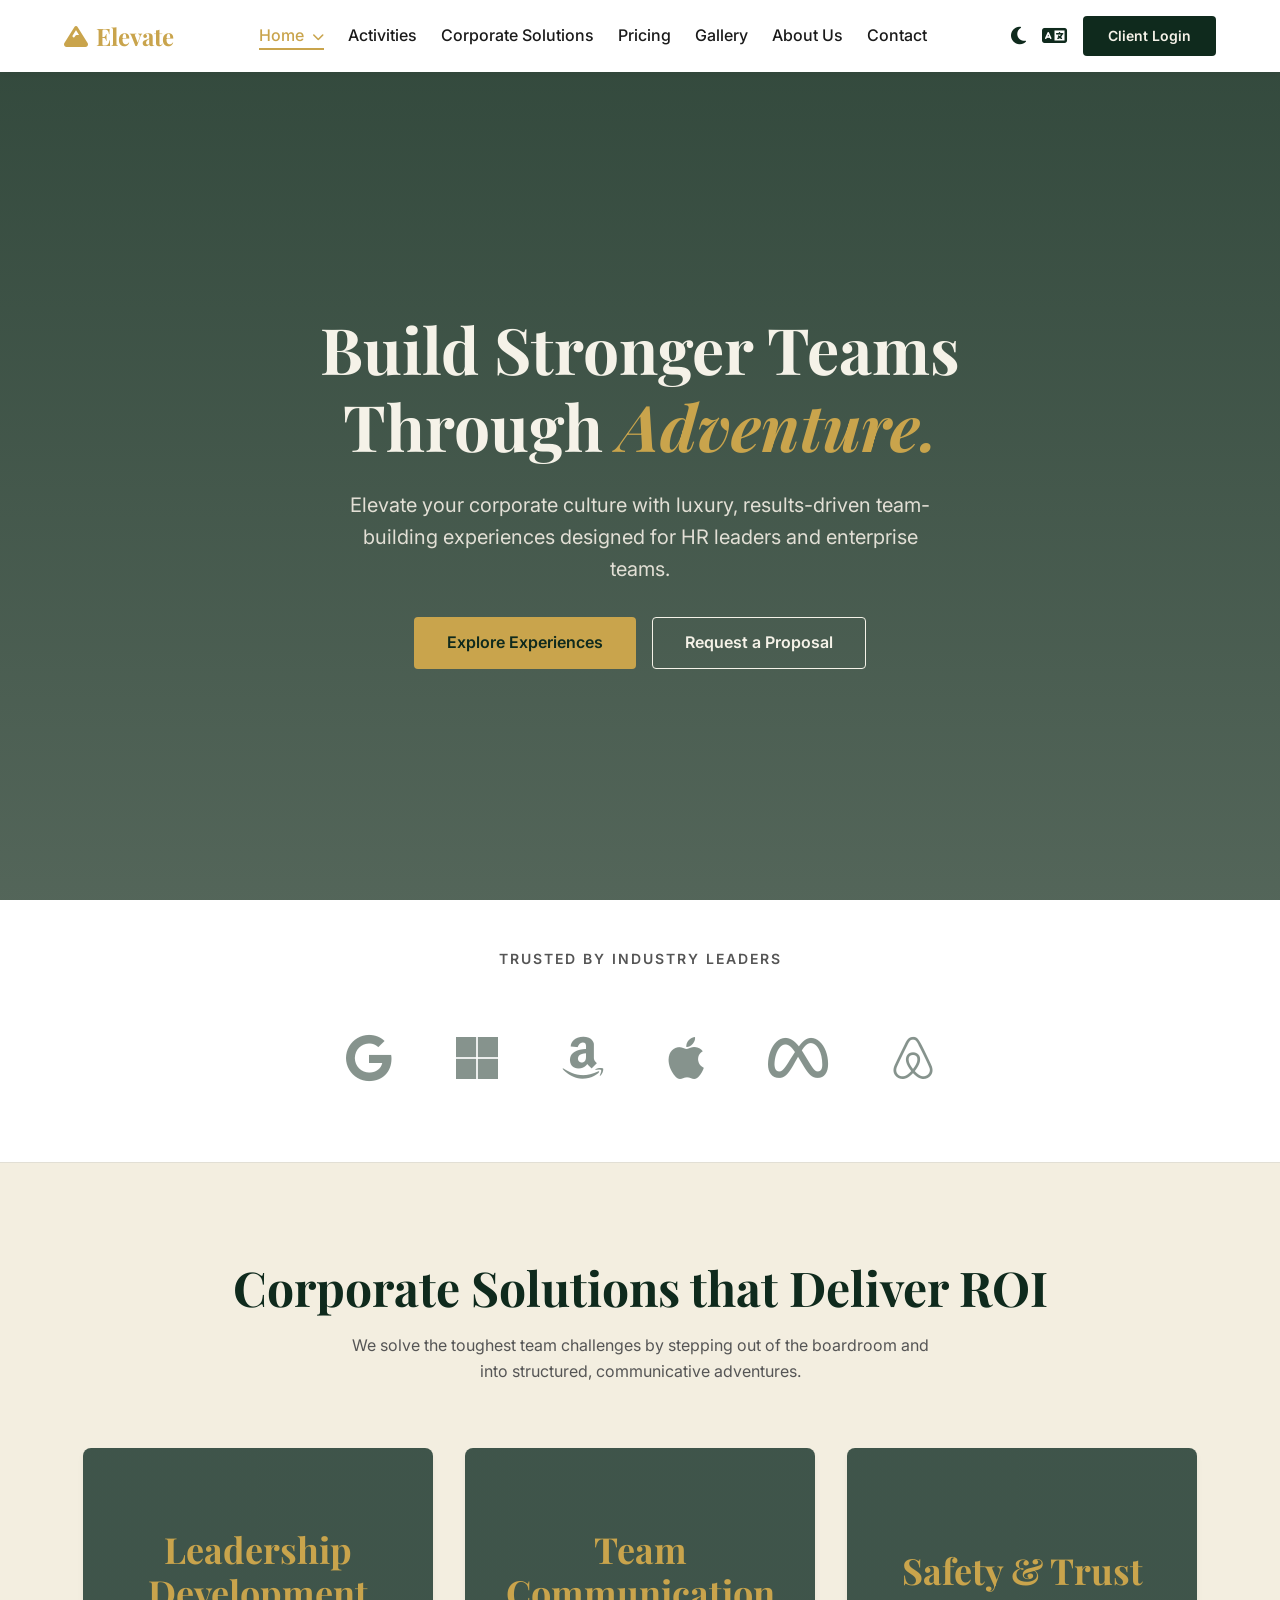
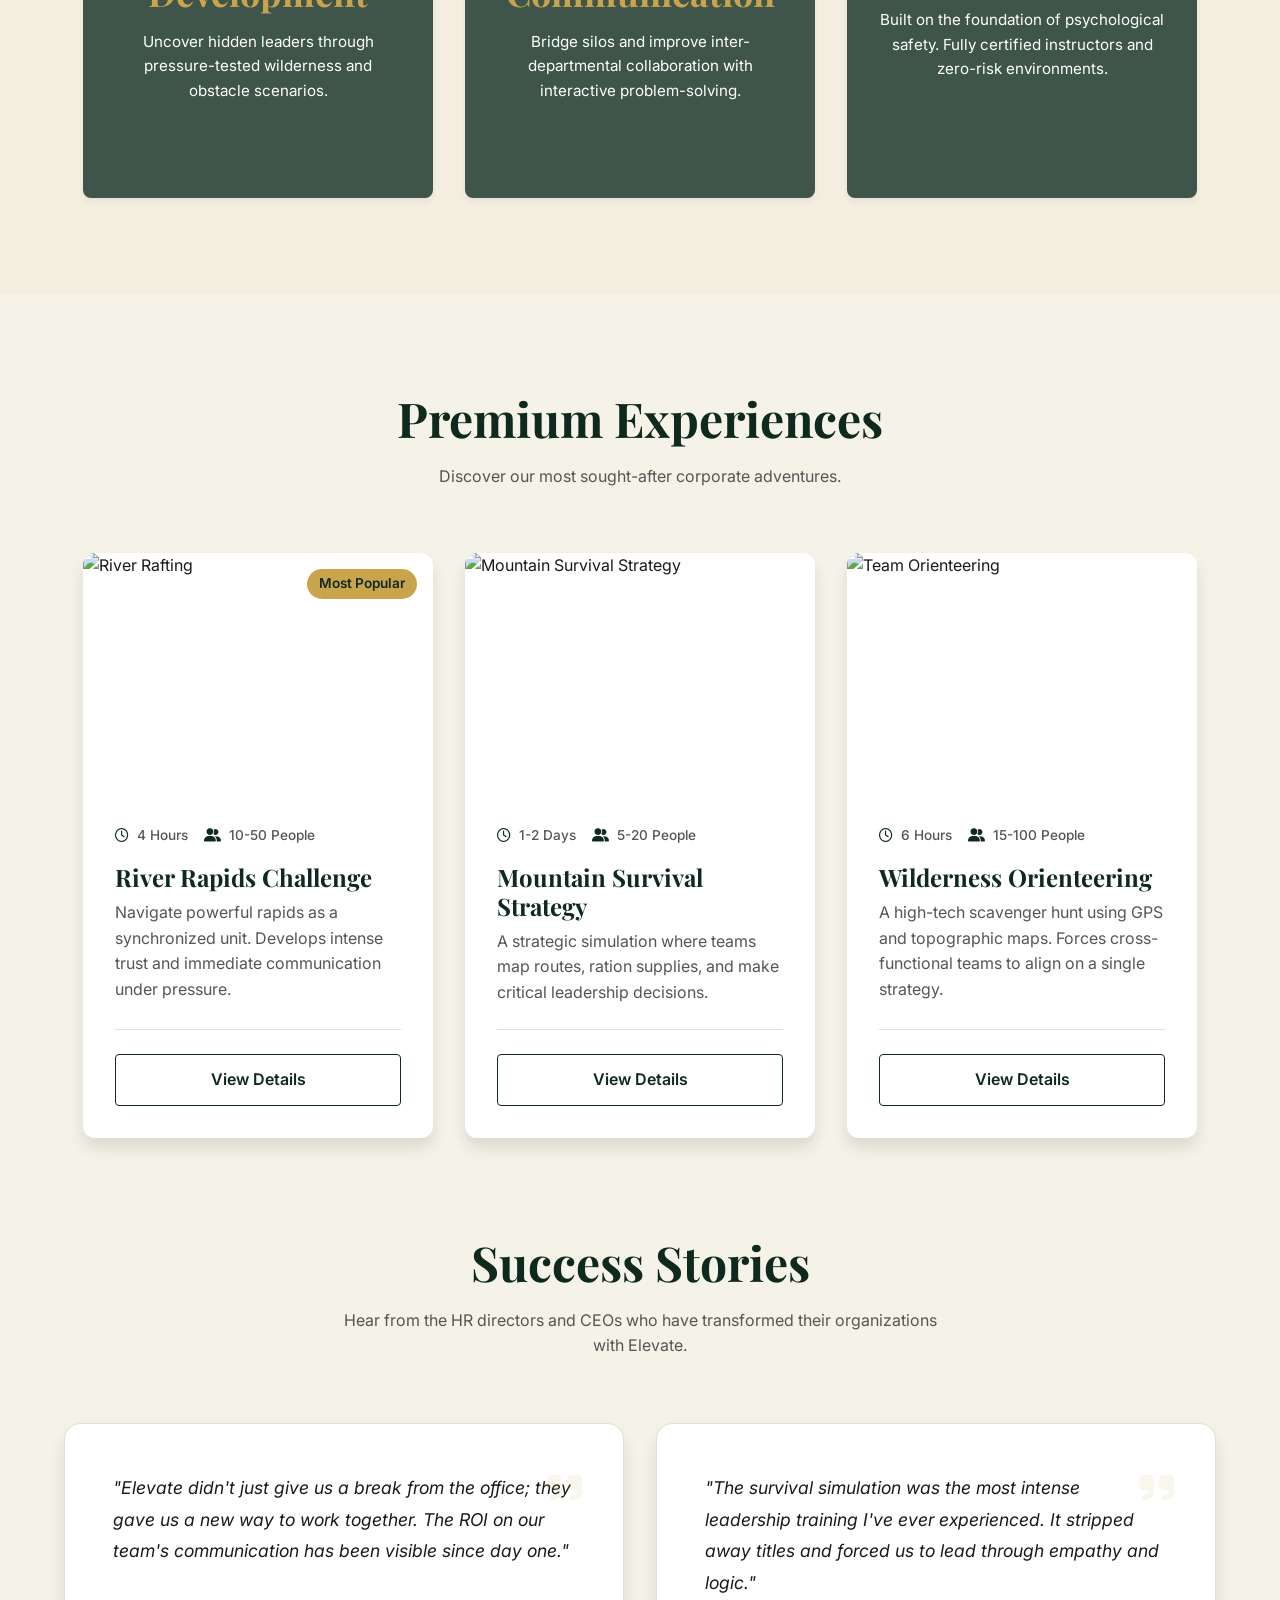
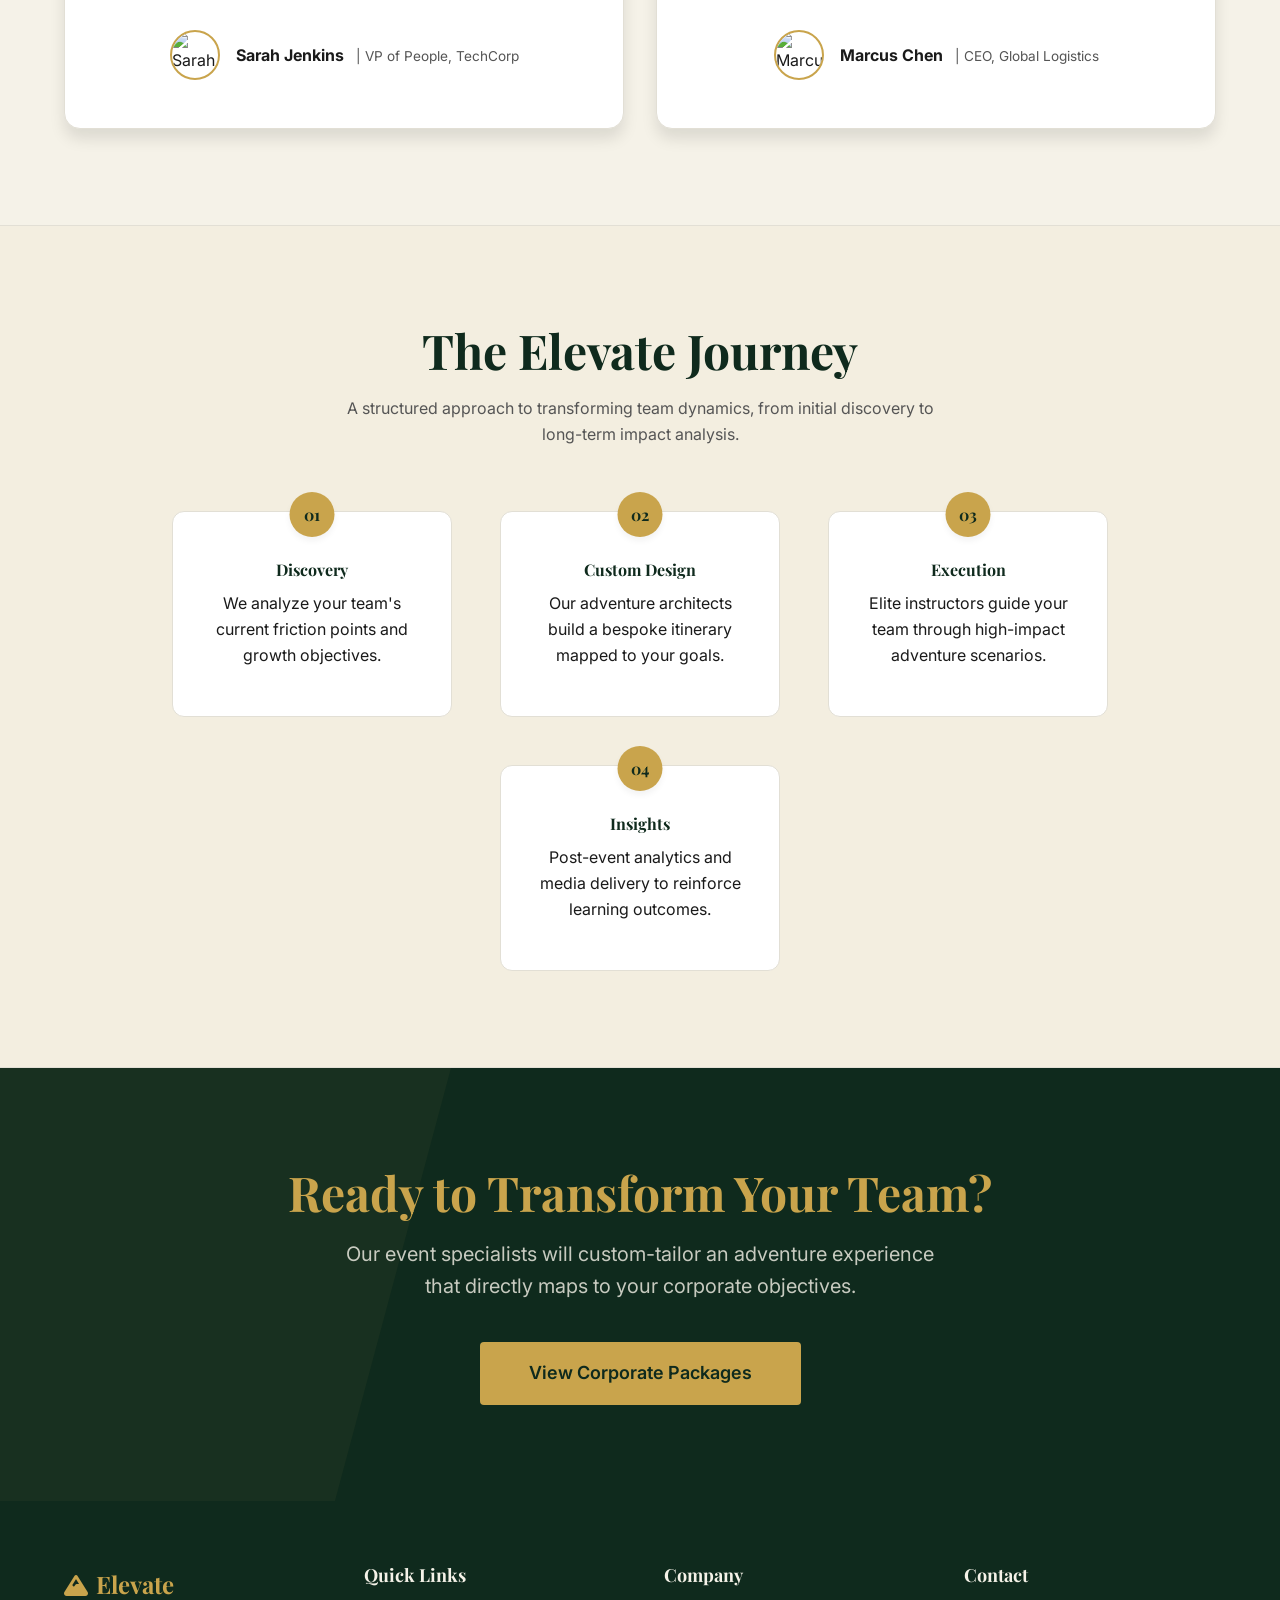
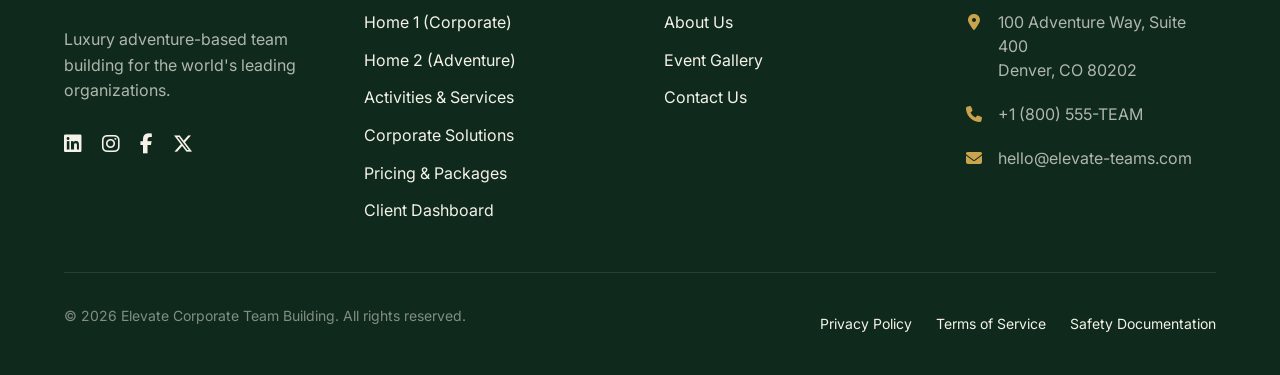
==== commit 5f874a80: "4th" ====
--- a/index.html
+++ b/index.html
@@ -35,6 +35,7 @@
                 <a href="gallery.html">Gallery</a>
                 <a href="about.html">About Us</a>
                 <a href="contact.html">Contact</a>
+                <a href="login.html" class="btn btn-primary mobile-only" style="margin-top: 1rem; width: 100%;">Client Login</a>
             </nav>
             
             <div class="nav-controls">
@@ -44,7 +45,7 @@
                 <button id="rtl-toggle" aria-label="Toggle RTL">
                     <i class="fa-solid fa-language"></i>
                 </button>
-                <a href="login.html" class="btn btn-primary" style="padding: 0.5rem 1.5rem; font-size: 0.875rem;">Client Login</a>
+                <a href="login.html" class="btn btn-primary desktop-only" style="padding: 0.5rem 1.5rem; font-size: 0.875rem;">Client Login</a>
                 <button class="hamburger" aria-label="Toggle navigation">
                     <i class="fa-solid fa-bars"></i>
                 </button>
@@ -178,24 +179,18 @@
                     <p>Hear from the HR directors and CEOs who have transformed their organizations with Elevate.</p>
                 </div>
                 <div class="testimonials-grid">
-                    <div class="testimonial-card">
+                    <div class="testimonial-card" style="display: flex; flex-direction: column;">
                         <p class="testimonial-text">"Elevate didn't just give us a break from the office; they gave us a new way to work together. The ROI on our team's communication has been visible since day one."</p>
-                        <div class="testimonial-author">
-                            <img src="https://images.unsplash.com/photo-1573496359142-b8d87734a5a2?q=80&w=200&auto=format&fit=crop" alt="Sarah Jenkins" class="author-img">
-                            <div class="author-info">
-                                <h5>Sarah Jenkins</h5>
-                                <p>VP of People, TechCorp</p>
-                            </div>
-                        </div>
-                    </div>
-                    <div class="testimonial-card">
+                        <div class="testimonial-author" style="justify-content: center; align-items: center; gap: 1rem; margin-top: auto;">
+                            <img src="https://images.unsplash.com/photo-1573496359142-b8d87734a5a2?q=80&w=200&auto=format&fit=crop" alt="Sarah Jenkins" class="author-img" style="width: 50px; height: 50px; border-radius: 50%; border: 2px solid var(--secondary); object-fit: cover;">
+                            <p style="margin: 0; font-size: 1rem; font-weight: 700; color: var(--text-color);">Sarah Jenkins <span style="font-weight: 400; color: var(--text-light); font-size: 0.85rem; margin-left: 0.5rem;">| VP of People, TechCorp</span></p>
+                        </div>
+                    </div>
+                    <div class="testimonial-card" style="display: flex; flex-direction: column;">
                         <p class="testimonial-text">"The survival simulation was the most intense leadership training I've ever experienced. It stripped away titles and forced us to lead through empathy and logic."</p>
-                        <div class="testimonial-author">
-                            <img src="https://images.unsplash.com/photo-1507003211169-0a1dd7228f2d?q=80&w=200&auto=format&fit=crop" alt="Marcus Chen" class="author-img">
-                            <div class="author-info">
-                                <h5>Marcus Chen</h5>
-                                <p>CEO, Global Logistics</p>
-                            </div>
+                        <div class="testimonial-author" style="justify-content: center; align-items: center; gap: 1rem; margin-top: auto;">
+                            <img src="https://images.unsplash.com/photo-1507003211169-0a1dd7228f2d?q=80&w=200&auto=format&fit=crop" alt="Marcus Chen" class="author-img" style="width: 50px; height: 50px; border-radius: 50%; border: 2px solid var(--secondary); object-fit: cover;">
+                            <p style="margin: 0; font-size: 1rem; font-weight: 700; color: var(--text-color);">Marcus Chen <span style="font-weight: 400; color: var(--text-light); font-size: 0.85rem; margin-left: 0.5rem;">| CEO, Global Logistics</span></p>
                         </div>
                     </div>
                 </div>
@@ -257,7 +252,7 @@
                 </div>
 
                 <div class="footer-links">
-                    <h4>Platform</h4>
+                    <h4>Quick Links</h4>
                     <ul>
                         <li><a href="index.html">Home 1 (Corporate)</a></li>
                         <li><a href="index-2.html">Home 2 (Adventure)</a></li>
--- a/assets/css/style.css
+++ b/assets/css/style.css
@@ -37,7 +37,10 @@
     padding: 0;
 }
 
-html {
+html, body {
+    overflow-x: hidden;
+    max-width: 100%;
+    position: relative;
     scroll-behavior: smooth;
     font-size: 16px;
 }
@@ -47,7 +50,6 @@
     background-color: var(--bg-color);
     color: var(--text-color);
     line-height: 1.6;
-    overflow-x: hidden;
 }
 
 /* Typography */
@@ -100,6 +102,13 @@
 .grid {
     display: grid;
     gap: 2rem;
+}
+
+.responsive-about-grid {
+    display: grid;
+    grid-template-columns: 1fr 1fr;
+    align-items: center;
+    gap: 5rem;
 }
 
 /* Buttons */
@@ -173,6 +182,14 @@
 .bg-dark .btn-outline:hover {
     background: white !important;
     color: var(--primary) !important;
+}
+
+.mobile-only {
+    display: none !important;
+}
+
+.desktop-only {
+    display: inline-flex !important;
 }
 
 /* Header / Navbar */
@@ -199,17 +216,20 @@
     font-size: 1.5rem;
     font-weight: 700;
     color: var(--secondary);
+    display: flex;
+    align-items: center;
 }
 
 .nav-links {
     display: flex;
-    gap: 2rem;
+    gap: 1.5rem;
     align-items: center;
 }
 
 .nav-links a {
     font-weight: 500;
     color: var(--text-color);
+    white-space: nowrap;
 }
 
 .nav-links a:hover,
@@ -301,7 +321,7 @@
 }
 
 /* Mobile Nav */
-@media (max-width: 991px) {
+@media (max-width: 1200px) {
     .nav-links {
         display: none;
         flex-direction: column;
@@ -366,6 +386,14 @@
         z-index: 1001;
         margin-left: 0.5rem;
     }
+
+    .mobile-only {
+        display: inline-flex !important;
+    }
+
+    .desktop-only {
+        display: none !important;
+    }
 }
 
 /* Hero Sections */
@@ -604,10 +632,199 @@
 
 .footer a {
     color: var(--accent);
+    display: inline-block;
+    transition: all var(--transition-normal);
+}
+
+/* Pricing Card Enhancements */
+.pricing-card {
+    flex: 0 1 350px;
+    background: var(--card-bg);
+    padding: 3rem;
+    border-radius: 12px;
+    border: 1px solid var(--border-color);
+    box-shadow: var(--shadow-sm);
+    text-align: center;
+    display: flex;
+    flex-direction: column;
+    transition: all 0.3s cubic-bezier(0.4, 0, 0.2, 1);
+    position: relative;
+    overflow: hidden;
+}
+
+.pricing-card:hover {
+    transform: translateY(-10px);
+    box-shadow: 0 20px 40px rgba(0,0,0,0.15);
+    border-color: var(--secondary);
+}
+
+/* Shine effect on hover */
+.pricing-card::after {
+    content: '';
+    position: absolute;
+    top: -100%;
+    left: -100%;
+    width: 200%;
+    height: 200%;
+    background: linear-gradient(
+        45deg,
+        transparent,
+        rgba(255, 255, 255, 0.03),
+        transparent
+    );
+    transition: all 0.6s ease;
+    pointer-events: none;
+}
+
+.pricing-card:hover::after {
+    top: 50%;
+    left: 50%;
+}
+
+.pricing-card.featured {
+    background: var(--primary);
+    color: var(--accent);
+    box-shadow: var(--shadow-lg);
+    z-index: 1;
+    transform: scale(1.05);
+    border: none;
+}
+
+.pricing-card.featured:hover {
+    transform: scale(1.08) translateY(-10px);
+    box-shadow: 0 25px 50px rgba(15, 42, 29, 0.3);
+}
+
+.pricing-card.featured * {
+    color: var(--accent);
+}
+
+.pricing-card.featured .fa-check {
+    color: var(--secondary) !important;
+}
+
+.pricing-card.featured .amount {
+    color: var(--secondary);
+}
+
+.pricing-card.featured .btn-secondary {
+    background-color: var(--secondary);
+    color: var(--primary) !important;
+}
+
+.pricing-card.featured .btn-secondary:hover {
+    background-color: var(--accent);
+    color: var(--primary) !important;
+}
+
+.pricing-card.featured .subtitle {
+    color: rgba(245, 242, 232, 0.7);
+}
+
+.pricing-card h3 {
+    font-size: 1.5rem;
+    margin-bottom: 0.5rem;
+}
+
+.pricing-card .amount {
+    font-size: 3.5rem;
+    font-weight: 700;
+    color: var(--primary);
+    margin-bottom: 0.5rem;
+    font-family: var(--font-heading);
+}
+
+.pricing-card .subtitle {
+    color: var(--text-light);
+    font-size: 0.875rem;
+    margin-bottom: 2rem;
+}
+
+.pricing-card .features-list {
+    text-align: left;
+    margin-bottom: 2.5rem;
+    display: flex;
+    flex-direction: column;
+    gap: 1rem;
+    flex-grow: 1;
+}
+
+.pricing-card .features-list li {
+    display: flex;
+    align-items: flex-start;
+}
+
+.pricing-card .features-list i {
+    margin-top: 3px;
+    margin-right: 0.75rem;
+    font-size: 0.9rem;
+}
+
+
+/* Activity Filters */
+.filter-bar {
+    display: flex;
+    justify-content: space-between;
+    align-items: center;
+    margin-bottom: 3rem;
+    flex-wrap: wrap;
+    gap: 1.5rem;
+    padding: 1.25rem;
+    background: var(--card-bg);
+    border-radius: 10px;
+    box-shadow: var(--shadow-sm);
+    border: 1px solid rgba(0,0,0,0.05);
+}
+
+.filter-controls {
+    display: flex;
+    gap: 1rem;
+    flex-wrap: wrap;
+    flex: 1;
+}
+
+.filter-info {
+    font-weight: 600;
+    color: var(--text-light);
+    white-space: nowrap;
+}
+
+@media (max-width: 991px) {
+    .filter-bar {
+        display: none !important;
+    }
+
+    .responsive-about-grid {
+        display: flex;
+        flex-direction: column;
+        gap: 3rem;
+        text-align: center;
+    }
+
+    .responsive-about-grid .grid-img-container {
+        order: -1;
+        width: 100%;
+    }
+
+    .responsive-about-grid .grid-img-container img {
+        height: 350px !important;
+    }
+
+    .responsive-about-grid ul,
+    .stats-flex {
+        align-items: center;
+        justify-content: center;
+        text-align: left;
+        display: inline-flex !important;
+        margin-left: auto;
+        margin-right: auto;
+        width: 100%;
+    }
 }
 
 .footer a:hover {
     color: var(--secondary);
+    transform: translateX(5px);
 }
 
 .footer-contact ul {
@@ -729,14 +946,15 @@
 
 /* The Elevate Process */
 .process-grid {
-    display: grid;
-    grid-template-columns: repeat(auto-fit, minmax(220px, 1fr));
+    display: flex;
+    flex-wrap: wrap;
     gap: 3rem;
     counter-reset: step;
     justify-content: center;
 }
 
 .process-step {
+    flex: 0 1 280px;
     position: relative;
     padding: 3rem 2rem 2rem;
     background: var(--card-bg);
@@ -908,6 +1126,7 @@
     flex-direction: column;
     gap: 1.25rem;
 }
+
 
 .faq-item {
     background: var(--card-bg);
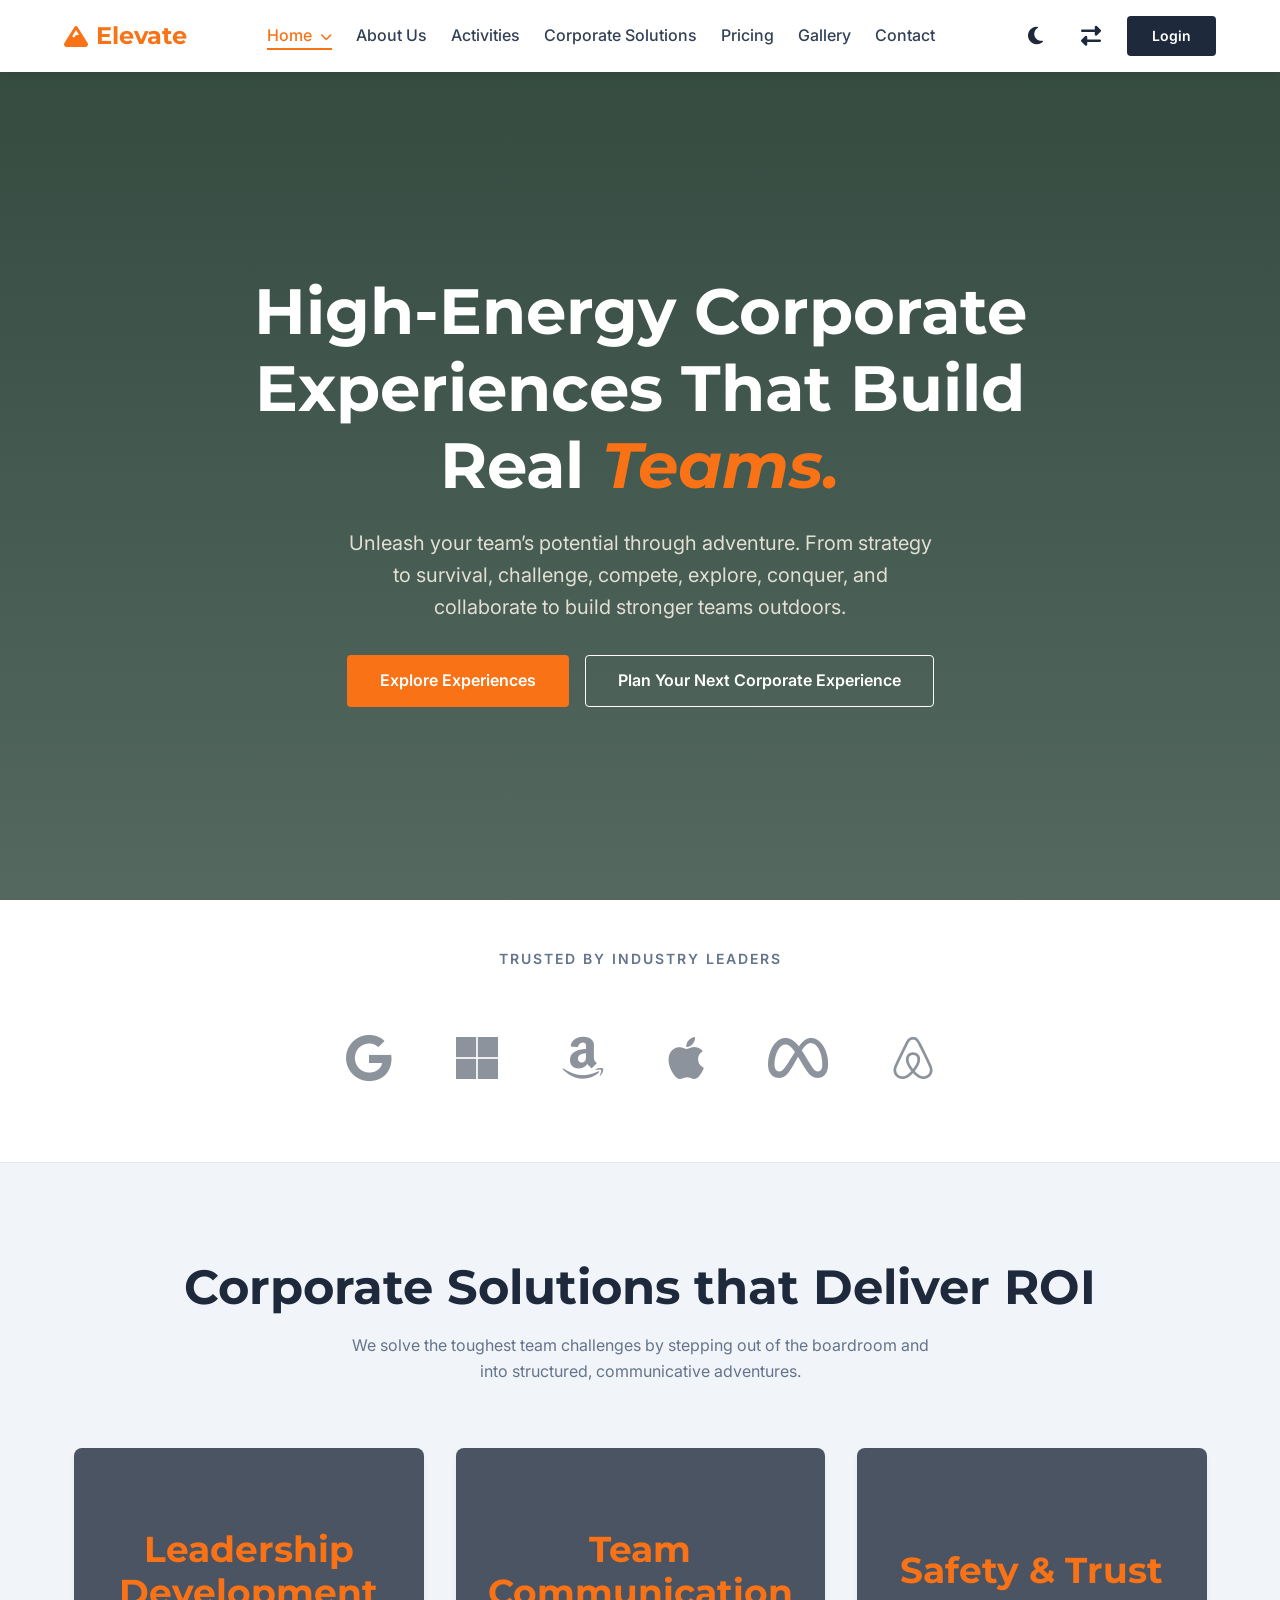
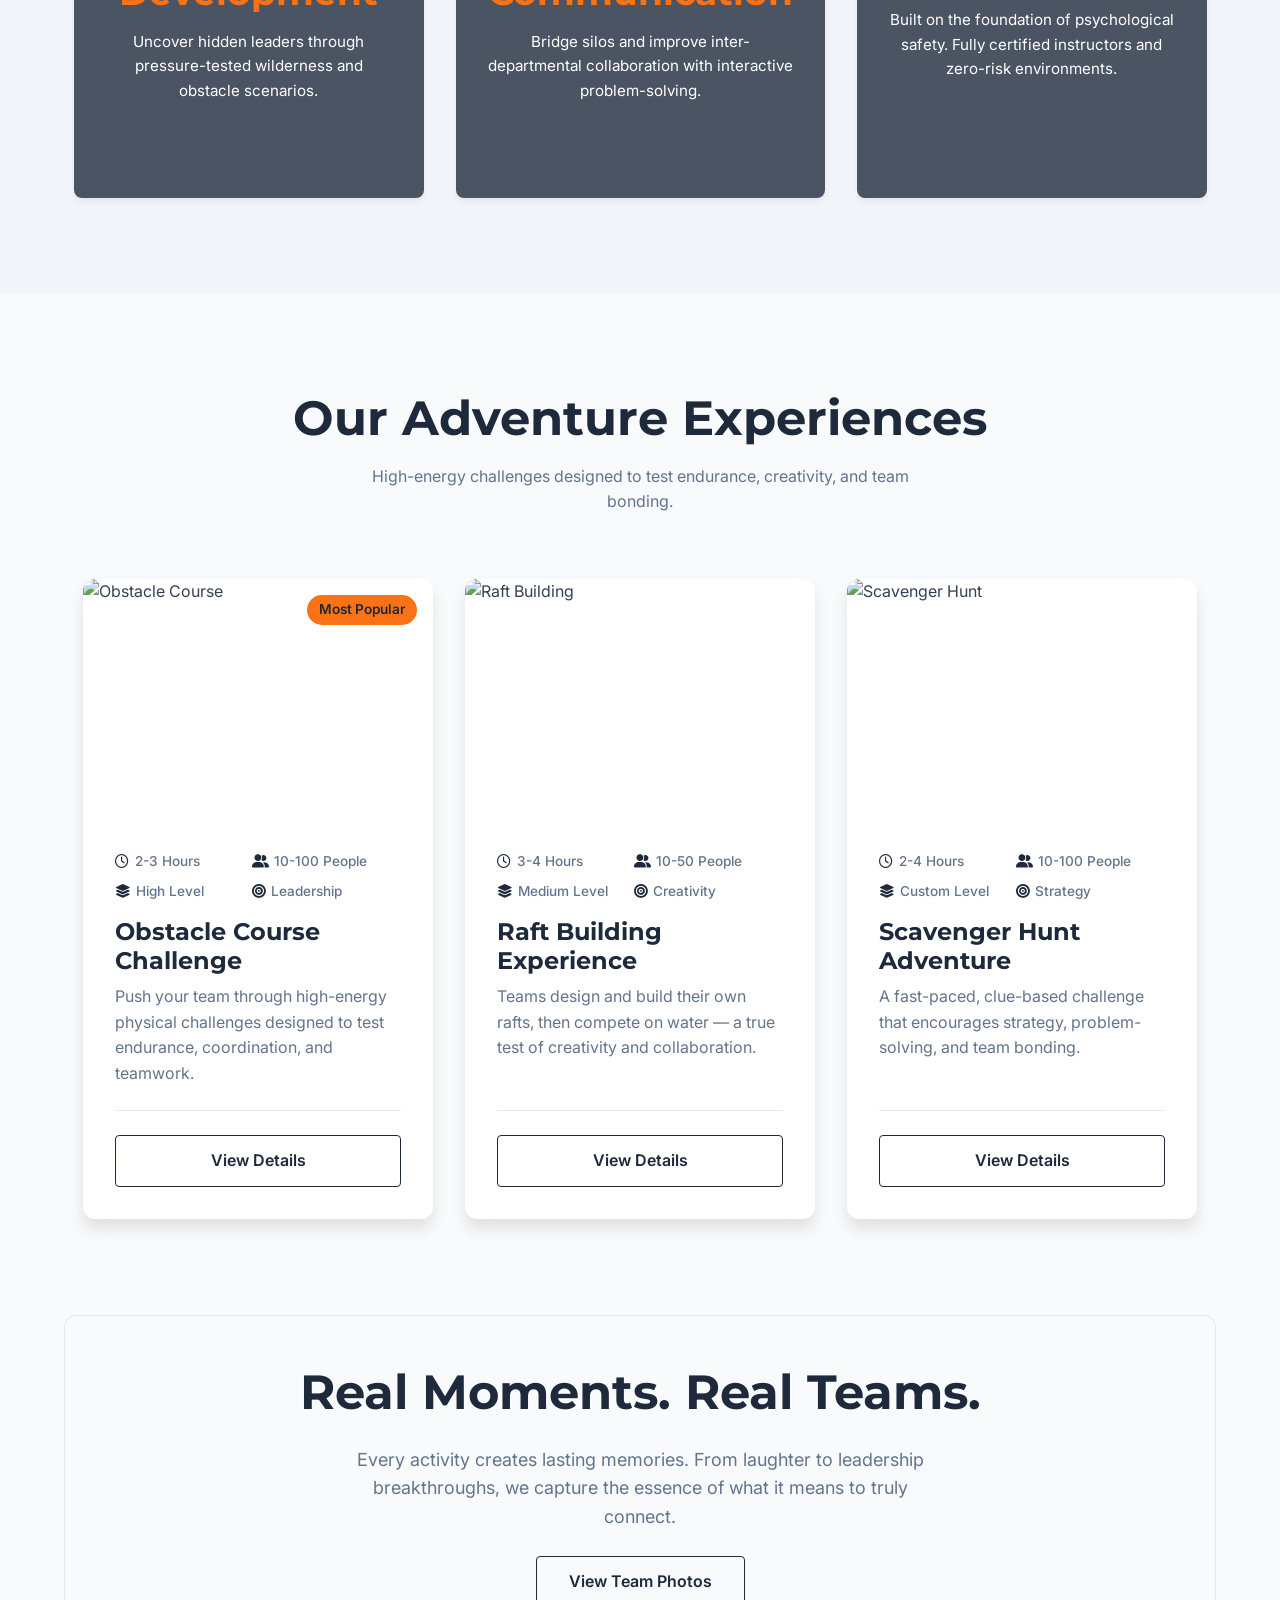
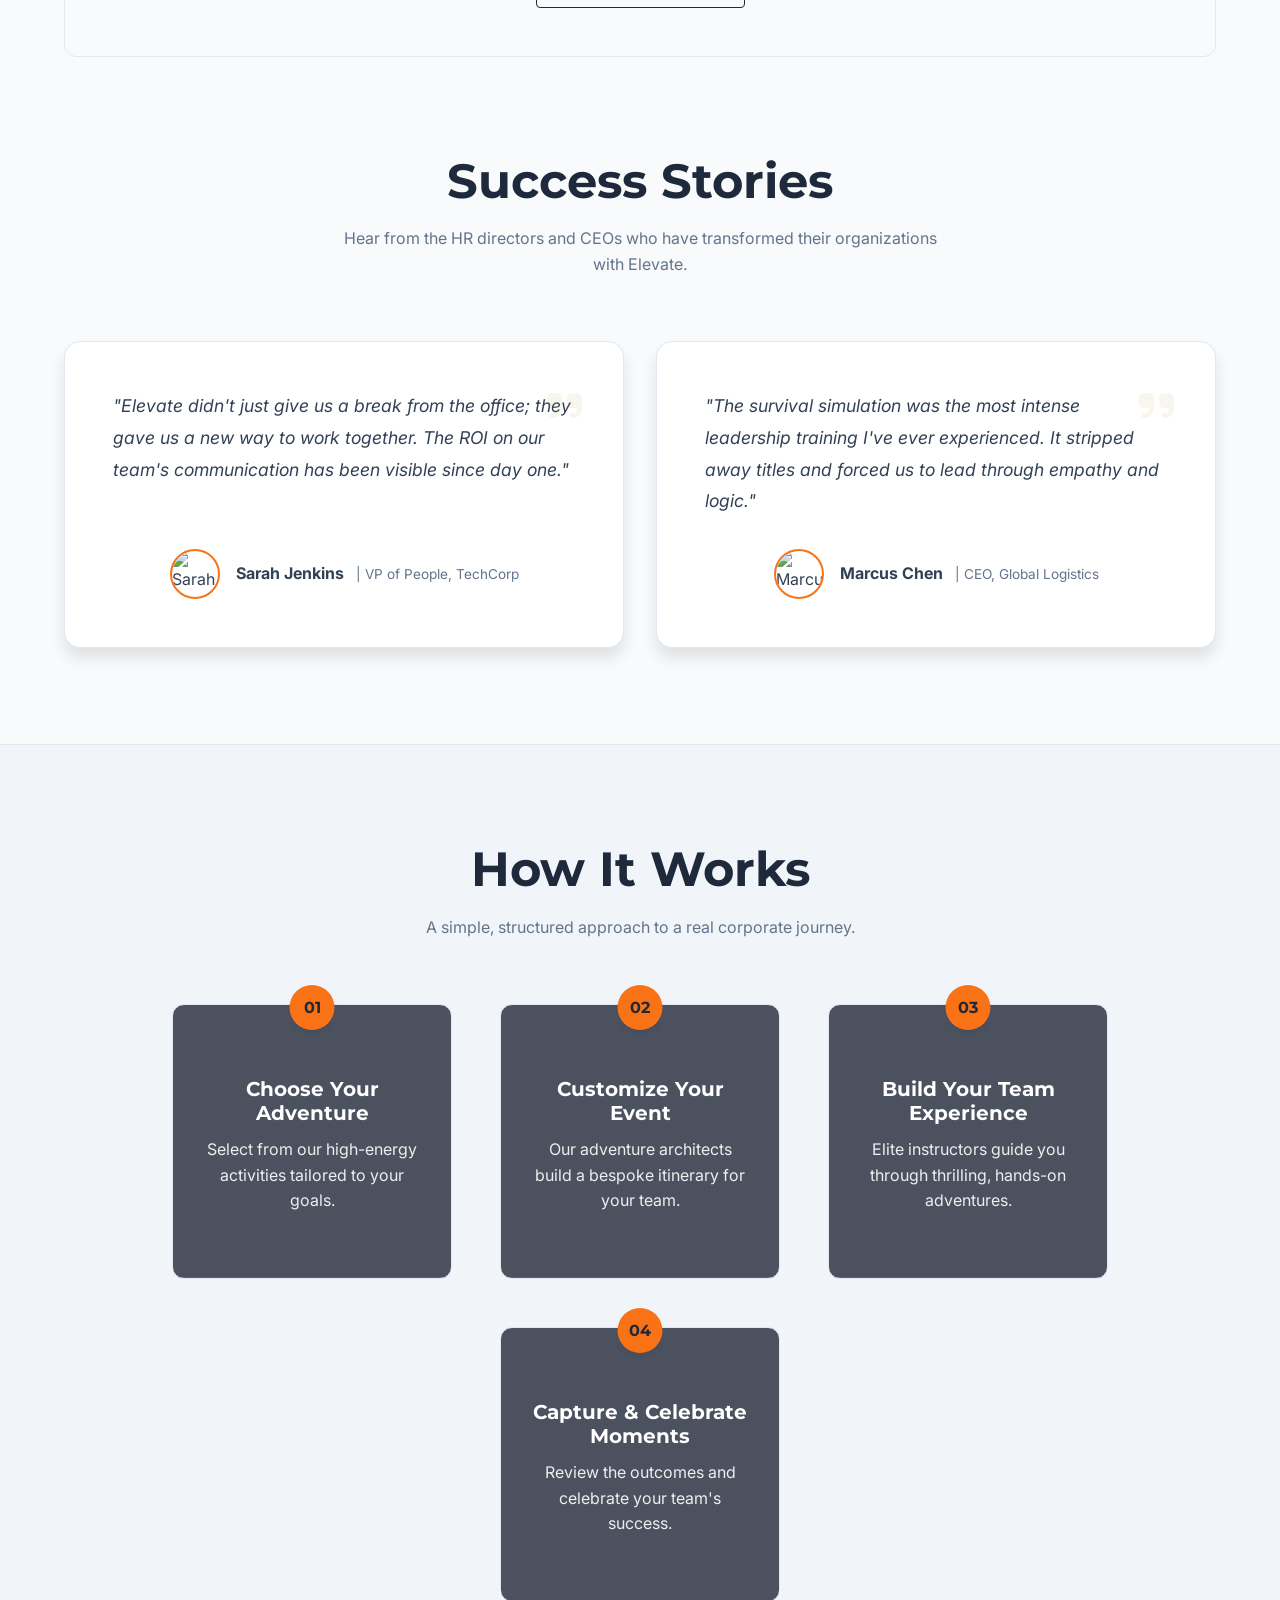
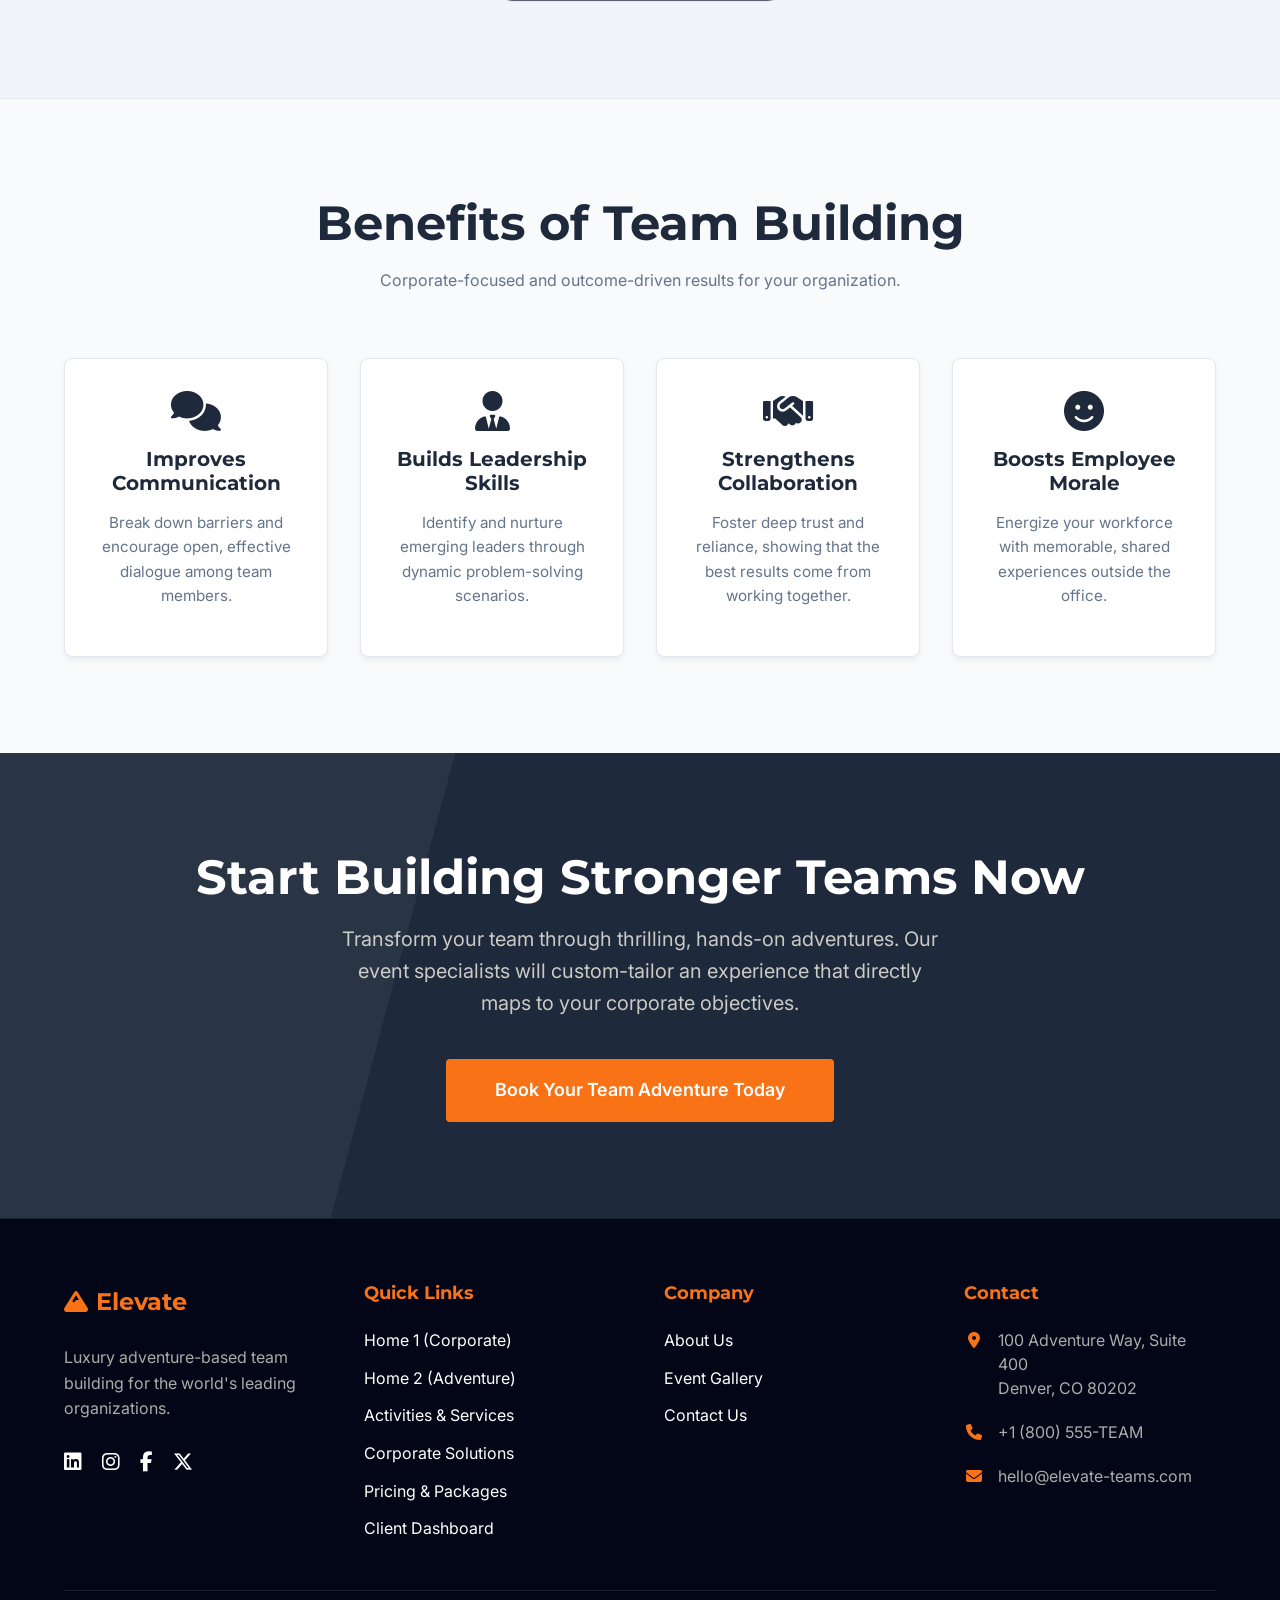
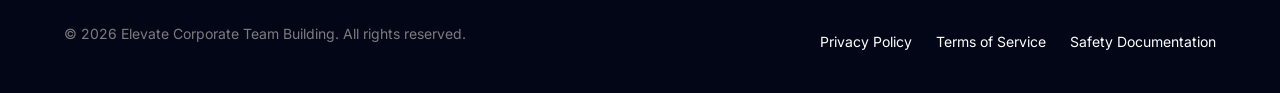
==== commit fe3e7ff5: "7th" ====
--- a/index.html
+++ b/index.html
@@ -5,7 +5,7 @@
     <meta name="viewport" content="width=device-width, initial-scale=1.0">
     <title>Elevate - Corporate Team Building Experiences</title>
     <!-- Favicon -->
-    <link rel="icon" type="image/svg+xml" href="data:image/svg+xml,<svg xmlns='http://www.w3.org/2000/svg' viewBox='0 0 512 512'><path fill='%23C9A44C' d='M256 32L0 480h512L256 32z'/></svg>">
+    <link rel="icon" type="image/svg+xml" href="data:image/svg+xml,<svg xmlns='http://www.w3.org/2000/svg' viewBox='0 0 512 512'><path fill='%23FB923C' d='M256 32c12.5 0 24.1 6.4 30.8 17L503.4 394.4c5.6 8.9 8.6 19.2 8.6 29.7c0 30.9-25 55.9-55.9 55.9L55.9 480C25 480 0 455 0 424.1c0-10.5 3-20.8 8.6-29.7L225.2 49c6.6-10.6 18.3-17 30.8-17zm65 192L256 120.4 176.9 246.5l18.3 24.4c6.4 8.5 19.2 8.5 25.6 0l25.6-34.1c6-8.1 15.5-12.8 25.6-12.8l49 0z'/></svg>">
     <!-- Icons -->
     <link rel="stylesheet" href="https://cdnjs.cloudflare.com/ajax/libs/font-awesome/6.4.0/css/all.min.css">
     
@@ -28,14 +28,16 @@
                         <a href="index.html">Home 1 (Corporate)</a>
                         <a href="index-2.html">Home 2 (Adventure)</a>
                     </div>
-                </div>
+                
+                </div>
+                <a href="about.html">About Us</a>
                 <a href="activities.html">Activities</a>
                 <a href="solutions.html">Corporate Solutions</a>
                 <a href="pricing.html">Pricing</a>
                 <a href="gallery.html">Gallery</a>
-                <a href="about.html">About Us</a>
+                
                 <a href="contact.html">Contact</a>
-                <a href="login.html" class="btn btn-primary mobile-only" style="margin-top: 1rem; width: 100%;">Client Login</a>
+                <a href="login.html" class="btn btn-primary mobile-only" style="margin-top: 1rem; width: 100%;">Login</a>
             </nav>
             
             <div class="nav-controls">
@@ -43,10 +45,10 @@
                     <i class="fa-solid fa-moon"></i>
                 </button>
                 <button id="rtl-toggle" aria-label="Toggle RTL">
-                    <i class="fa-solid fa-language"></i>
+                    <i class="fa-solid fa-right-left"></i>
                 </button>
-                <a href="login.html" class="btn btn-primary desktop-only" style="padding: 0.5rem 1.5rem; font-size: 0.875rem;">Client Login</a>
-                <button class="hamburger" aria-label="Toggle navigation">
+                <a href="login.html" class="btn btn-primary desktop-only" style="padding: 0.5rem 1.5rem; font-size: 0.875rem;">Login</a>
+                <button class="hamburger mobile-only" aria-label="Toggle navigation">
                     <i class="fa-solid fa-bars"></i>
                 </button>
             </div>
@@ -54,14 +56,14 @@
     </header>
 
     <!-- ======== HERO SECTION (Home 1 - Corporate Focus) ======== -->
-    <section class="hero corporate-hero" style="background-image: url('https://images.unsplash.com/photo-1542744173-8e7e53415bb0?ixlib=rb-4.0.3&auto=format&fit=crop&w=2000&q=80')">
+    <section class="hero corporate-hero" style="background-image: url('https://images.unsplash.com/photo-1522071820081-009f0129c71c?ixlib=rb-4.0.3&auto=format&fit=crop&w=2000&q=80')">
         <div class="container">
             <div class="hero-content" style="text-align: center; margin: 0 auto; display: flex; flex-direction: column; align-items: center;">
-                <h1>Build Stronger Teams Through <span style="color: var(--secondary); font-style: italic;">Adventure.</span></h1>
-                <p class="hero-subtitle" style="margin-left: auto; margin-right: auto; text-align: center;">Elevate your corporate culture with luxury, results-driven team-building experiences designed for HR leaders and enterprise teams.</p>
+                <h1>High-Energy Corporate Experiences That Build Real <span style="color: var(--secondary); font-style: italic;">Teams.</span></h1>
+                <p class="hero-subtitle" style="margin-left: auto; margin-right: auto; text-align: center;">Unleash your team’s potential through adventure. From strategy to survival, challenge, compete, explore, conquer, and collaborate to build stronger teams outdoors.</p>
                 <div class="hero-actions" style="justify-content: center; width: 100%;">
                     <a href="activities.html" class="btn btn-secondary">Explore Experiences</a>
-                    <a href="contact.html" class="btn btn-outline" style="border-color: var(--accent); color: var(--accent);">Request a Proposal</a>
+                    <a href="contact.html" class="btn btn-outline" style="border-color: var(--accent); color: var(--accent);">Plan Your Next Corporate Experience</a>
                 </div>
             </div>
         </div>
@@ -92,17 +94,17 @@
             
             <div style="display: flex; flex-wrap: wrap; justify-content: center; gap: 2rem;">
                 
-                <div class="feature-card" style="flex: 0 1 350px; background-image: linear-gradient(rgba(15, 42, 29, 0.8), rgba(15, 42, 29, 0.8)), url('https://images.unsplash.com/photo-1464822759023-fed622ff2c3b?q=80&w=800&auto=format&fit=crop'); background-size: cover; background-position: center; color: white; padding: 3rem 2rem; min-height: 350px; display: flex; flex-direction: column; justify-content: center; text-align: center; border: none;">
+                <div class="feature-card" style="flex: 0 1 350px; background-image: linear-gradient(rgba(30, 41, 59, 0.8), rgba(30, 41, 59, 0.8)), url('https://images.unsplash.com/photo-1522071820081-009f0129c71c?q=80&w=800&auto=format&fit=crop'); background-size: cover; background-position: center; color: white; padding: 3rem 2rem; min-height: 350px; display: flex; flex-direction: column; justify-content: center; text-align: center; border: none;">
                     <h3 style="color: var(--secondary); margin-bottom: 1rem;">Leadership Development</h3>
                     <p style="color: white;">Uncover hidden leaders through pressure-tested wilderness and obstacle scenarios.</p>
                 </div>
                 
-                <div class="feature-card" style="flex: 0 1 350px; background-image: linear-gradient(rgba(15, 42, 29, 0.8), rgba(15, 42, 29, 0.8)), url('https://images.unsplash.com/photo-1517048676732-d65bc937f952?q=80&w=800&auto=format&fit=crop'); background-size: cover; background-position: center; color: white; padding: 3rem 2rem; min-height: 350px; display: flex; flex-direction: column; justify-content: center; text-align: center; border: none;">
+                <div class="feature-card" style="flex: 0 1 350px; background-image: linear-gradient(rgba(30, 41, 59, 0.8), rgba(30, 41, 59, 0.8)), url('https://images.unsplash.com/photo-1528605248644-14dd04022da1?q=80&w=800&auto=format&fit=crop'); background-size: cover; background-position: center; color: white; padding: 3rem 2rem; min-height: 350px; display: flex; flex-direction: column; justify-content: center; text-align: center; border: none;">
                     <h3 style="color: var(--secondary); margin-bottom: 1rem;">Team Communication</h3>
                     <p style="color: white;">Bridge silos and improve inter-departmental collaboration with interactive problem-solving.</p>
                 </div>
                 
-                <div class="feature-card" style="flex: 0 1 350px; background-image: linear-gradient(rgba(15, 42, 29, 0.8), rgba(15, 42, 29, 0.8)), url('https://images.unsplash.com/photo-1473448912268-2022ce9509d8?q=80&w=800&auto=format&fit=crop'); background-size: cover; background-position: center; color: white; padding: 3rem 2rem; min-height: 350px; display: flex; flex-direction: column; justify-content: center; text-align: center; border: none;">
+                <div class="feature-card" style="flex: 0 1 350px; background-image: linear-gradient(rgba(30, 41, 59, 0.8), rgba(30, 41, 59, 0.8)), url('https://images.unsplash.com/photo-1582213782179-e0d53f98f2ca?q=80&w=800&auto=format&fit=crop'); background-size: cover; background-position: center; color: white; padding: 3rem 2rem; min-height: 350px; display: flex; flex-direction: column; justify-content: center; text-align: center; border: none;">
                     <h3 style="color: var(--secondary); margin-bottom: 1rem;">Safety & Trust</h3>
                     <p style="color: white;">Built on the foundation of psychological safety. Fully certified instructors and zero-risk environments.</p>
                 </div>
@@ -115,8 +117,8 @@
     <section class="section activities">
         <div class="container">
             <div class="section-header">
-                <h2>Premium Experiences</h2>
-                <p>Discover our most sought-after corporate adventures.</p>
+                <h2>Our Adventure Experiences</h2>
+                <p>High-energy challenges designed to test endurance, creativity, and team bonding.</p>
             </div>
             
             <div style="display: flex; flex-wrap: wrap; justify-content: center; gap: 2rem;">
@@ -124,15 +126,17 @@
                 <div class="activity-card" style="flex: 0 1 350px;">
                     <div class="card-img">
                         <span class="badge">Most Popular</span>
-                        <img src="https://images.unsplash.com/photo-1544367567-0f2fcb009e0b?ixlib=rb-4.0.3&auto=format&fit=crop&w=1200&q=80" alt="River Rafting">
+                        <img src="https://images.unsplash.com/photo-1541781774459-bb2af2f05b55?ixlib=rb-4.0.3&auto=format&fit=crop&w=1200&q=80" alt="Obstacle Course">
                     </div>
                     <div class="card-content">
-                        <div class="meta">
-                            <span><i class="fa-regular fa-clock" style="color: var(--primary); margin-right: 0.25rem;"></i> 4 Hours</span>
-                            <span><i class="fa-solid fa-user-group" style="color: var(--primary); margin-right: 0.25rem;"></i> 10-50 People</span>
-                        </div>
-                        <h3 style="margin-bottom: 0.5rem; font-size: 1.5rem;">River Rapids Challenge</h3>
-                        <p style="color: var(--text-light); margin-bottom: 1.5rem; flex-grow: 1;">Navigate powerful rapids as a synchronized unit. Develops intense trust and immediate communication under pressure.</p>
+                        <div class="meta" style="flex-wrap: wrap; gap: 0.5rem; margin-bottom: 1rem; color: var(--text-light); font-size: 0.85rem;">
+                            <span style="display: flex; align-items: center; width: 45%;"><i class="fa-regular fa-clock" style="color: var(--primary); margin-right: 0.35rem;"></i> 2-3 Hours</span>
+                            <span style="display: flex; align-items: center; width: 45%;"><i class="fa-solid fa-user-group" style="color: var(--primary); margin-right: 0.35rem;"></i> 10-100 People</span>
+                            <span style="display: flex; align-items: center; width: 45%;"><i class="fa-solid fa-layer-group" style="color: var(--primary); margin-right: 0.35rem;"></i> High Level</span>
+                            <span style="display: flex; align-items: center; width: 45%;"><i class="fa-solid fa-bullseye" style="color: var(--primary); margin-right: 0.35rem;"></i> Leadership</span>
+                        </div>
+                        <h3 style="margin-bottom: 0.5rem; font-size: 1.5rem;">Obstacle Course Challenge</h3>
+                        <p style="color: var(--text-light); margin-bottom: 1.5rem; flex-grow: 1;">Push your team through high-energy physical challenges designed to test endurance, coordination, and teamwork.</p>
                         <hr>
                         <a href="activities.html" class="btn btn-outline" style="width: 100%;">View Details</a>
                     </div>
@@ -140,15 +144,17 @@
 
                 <div class="activity-card" style="flex: 0 1 350px;">
                     <div class="card-img">
-                        <img src="https://images.unsplash.com/photo-1551698618-1dfe5d97d256?ixlib=rb-4.0.3&auto=format&fit=crop&w=1200&q=80" alt="Mountain Survival Strategy">
+                        <img src="https://images.unsplash.com/photo-1544367567-0f2fcb009e0b?ixlib=rb-4.0.3&auto=format&fit=crop&w=1200&q=80" alt="Raft Building">
                     </div>
                     <div class="card-content">
-                        <div class="meta">
-                            <span><i class="fa-regular fa-clock" style="color: var(--primary); margin-right: 0.25rem;"></i> 1-2 Days</span>
-                            <span><i class="fa-solid fa-user-group" style="color: var(--primary); margin-right: 0.25rem;"></i> 5-20 People</span>
-                        </div>
-                        <h3 style="margin-bottom: 0.5rem; font-size: 1.5rem;">Mountain Survival Strategy</h3>
-                        <p style="color: var(--text-light); margin-bottom: 1.5rem; flex-grow: 1;">A strategic simulation where teams map routes, ration supplies, and make critical leadership decisions.</p>
+                        <div class="meta" style="flex-wrap: wrap; gap: 0.5rem; margin-bottom: 1rem; color: var(--text-light); font-size: 0.85rem;">
+                            <span style="display: flex; align-items: center; width: 45%;"><i class="fa-regular fa-clock" style="color: var(--primary); margin-right: 0.35rem;"></i> 3-4 Hours</span>
+                            <span style="display: flex; align-items: center; width: 45%;"><i class="fa-solid fa-user-group" style="color: var(--primary); margin-right: 0.35rem;"></i> 10-50 People</span>
+                            <span style="display: flex; align-items: center; width: 45%;"><i class="fa-solid fa-layer-group" style="color: var(--primary); margin-right: 0.35rem;"></i> Medium Level</span>
+                            <span style="display: flex; align-items: center; width: 45%;"><i class="fa-solid fa-bullseye" style="color: var(--primary); margin-right: 0.35rem;"></i> Creativity</span>
+                        </div>
+                        <h3 style="margin-bottom: 0.5rem; font-size: 1.5rem;">Raft Building Experience</h3>
+                        <p style="color: var(--text-light); margin-bottom: 1.5rem; flex-grow: 1;">Teams design and build their own rafts, then compete on water — a true test of creativity and collaboration.</p>
                         <hr>
                         <a href="activities.html" class="btn btn-outline" style="width: 100%;">View Details</a>
                     </div>
@@ -156,20 +162,31 @@
 
                 <div class="activity-card" style="flex: 0 1 350px;">
                     <div class="card-img">
-                        <img src="https://images.unsplash.com/photo-1533692328991-08159ff19fca?ixlib=rb-4.0.3&auto=format&fit=crop&w=1200&q=80" alt="Team Orienteering">
+                        <img src="https://images.unsplash.com/photo-1533692328991-08159ff19fca?ixlib=rb-4.0.3&auto=format&fit=crop&w=1200&q=80" alt="Scavenger Hunt">
                     </div>
                     <div class="card-content">
-                        <div class="meta">
-                            <span><i class="fa-regular fa-clock" style="color: var(--primary); margin-right: 0.25rem;"></i> 6 Hours</span>
-                            <span><i class="fa-solid fa-user-group" style="color: var(--primary); margin-right: 0.25rem;"></i> 15-100 People</span>
-                        </div>
-                        <h3 style="margin-bottom: 0.5rem; font-size: 1.5rem;">Wilderness Orienteering</h3>
-                        <p style="color: var(--text-light); margin-bottom: 1.5rem; flex-grow: 1;">A high-tech scavenger hunt using GPS and topographic maps. Forces cross-functional teams to align on a single strategy.</p>
+                        <div class="meta" style="flex-wrap: wrap; gap: 0.5rem; margin-bottom: 1rem; color: var(--text-light); font-size: 0.85rem;">
+                            <span style="display: flex; align-items: center; width: 45%;"><i class="fa-regular fa-clock" style="color: var(--primary); margin-right: 0.35rem;"></i> 2-4 Hours</span>
+                            <span style="display: flex; align-items: center; width: 45%;"><i class="fa-solid fa-user-group" style="color: var(--primary); margin-right: 0.35rem;"></i> 10-100 People</span>
+                            <span style="display: flex; align-items: center; width: 45%;"><i class="fa-solid fa-layer-group" style="color: var(--primary); margin-right: 0.35rem;"></i> Custom Level</span>
+                            <span style="display: flex; align-items: center; width: 45%;"><i class="fa-solid fa-bullseye" style="color: var(--primary); margin-right: 0.35rem;"></i> Strategy</span>
+                        </div>
+                        <h3 style="margin-bottom: 0.5rem; font-size: 1.5rem;">Scavenger Hunt Adventure</h3>
+                        <p style="color: var(--text-light); margin-bottom: 1.5rem; flex-grow: 1;">A fast-paced, clue-based challenge that encourages strategy, problem-solving, and team bonding.</p>
                         <hr>
                         <a href="activities.html" class="btn btn-outline" style="width: 100%;">View Details</a>
                     </div>
                 </div>
 
+            </div>
+
+            <!-- Real Moments. Real Teams. -->
+            <div style="margin-top: 6rem; text-align: center; background: var(--bg-color); padding: 3rem; border-radius: 12px; border: 1px solid var(--border-color);">
+                <div class="section-header" style="margin-bottom: 1.5rem;">
+                    <h2>Real Moments. Real Teams.</h2>
+                </div>
+                <p style="color: var(--text-light); font-size: 1.125rem; max-width: 600px; margin: 0 auto 1.5rem;">Every activity creates lasting memories. From laughter to leadership breakthroughs, we capture the essence of what it means to truly connect.</p>
+                <a href="gallery.html" class="btn btn-outline" style="border-color: var(--primary); color: var(--primary);">View Team Photos</a>
             </div>
 
             <!-- Testimonials -->
@@ -198,29 +215,61 @@
         </div>
     </section>
 
-    <!-- ======== THE PROCESS ======== -->
+    <!-- ======== HOW IT WORKS ======== -->
     <section class="section bg-light" style="border-top: 1px solid var(--border-color); border-bottom: 1px solid var(--border-color);">
         <div class="container">
             <div class="section-header">
-                <h2>The Elevate Journey</h2>
-                <p>A structured approach to transforming team dynamics, from initial discovery to long-term impact analysis.</p>
+                <h2>How It Works</h2>
+                <p>A simple, structured approach to a real corporate journey.</p>
             </div>
             <div class="process-grid">
-                <div class="process-step">
-                    <h4>Discovery</h4>
-                    <p>We analyze your team's current friction points and growth objectives.</p>
-                </div>
-                <div class="process-step">
-                    <h4>Custom Design</h4>
-                    <p>Our adventure architects build a bespoke itinerary mapped to your goals.</p>
-                </div>
-                <div class="process-step">
-                    <h4>Execution</h4>
-                    <p>Elite instructors guide your team through high-impact adventure scenarios.</p>
-                </div>
-                <div class="process-step">
-                    <h4>Insights</h4>
-                    <p>Post-event analytics and media delivery to reinforce learning outcomes.</p>
+                <div class="process-step" style="background-image: linear-gradient(rgba(15, 23, 42, 0.75), rgba(15, 23, 42, 0.75)), url('https://images.unsplash.com/photo-1552664730-d307ca884978?q=80&w=800&auto=format&fit=crop');">
+                    <h4>Choose Your Adventure</h4>
+                    <p>Select from our high-energy activities tailored to your goals.</p>
+                </div>
+                <div class="process-step" style="background-image: linear-gradient(rgba(15, 23, 42, 0.75), rgba(15, 23, 42, 0.75)), url('https://images.unsplash.com/photo-1517245386807-bb43f82c33c4?q=80&w=800&auto=format&fit=crop');">
+                    <h4>Customize Your Event</h4>
+                    <p>Our adventure architects build a bespoke itinerary for your team.</p>
+                </div>
+                <div class="process-step" style="background-image: linear-gradient(rgba(15, 23, 42, 0.75), rgba(15, 23, 42, 0.75)), url('https://images.unsplash.com/photo-1522071820081-009f0129c71c?q=80&w=800&auto=format&fit=crop');">
+                    <h4>Build Your Team Experience</h4>
+                    <p>Elite instructors guide you through thrilling, hands-on adventures.</p>
+                </div>
+                <div class="process-step" style="background-image: linear-gradient(rgba(15, 23, 42, 0.75), rgba(15, 23, 42, 0.75)), url('https://images.unsplash.com/photo-1511632765486-a01980e01a18?q=80&w=800&auto=format&fit=crop');">
+                    <h4>Capture & Celebrate Moments</h4>
+                    <p>Review the outcomes and celebrate your team's success.</p>
+                </div>
+            </div>
+        </div>
+    </section>
+
+    <!-- ======== BENEFITS OF TEAM BUILDING ======== -->
+    <section class="section">
+        <div class="container">
+            <div class="section-header">
+                <h2>Benefits of Team Building</h2>
+                <p>Corporate-focused and outcome-driven results for your organization.</p>
+            </div>
+            <div style="display: flex; flex-wrap: wrap; justify-content: center; gap: 2rem;">
+                <div class="feature-card" style="flex: 1 1 200px; text-align: center; padding: 2rem; border: 1px solid var(--border-color); border-radius: 8px; background: var(--card-bg);">
+                    <i class="fa-solid fa-comments" style="font-size: 2.5rem; color: var(--primary); margin-bottom: 1rem;"></i>
+                    <h3 style="margin-bottom: 1rem; font-size: 1.25rem;">Improves Communication</h3>
+                    <p style="color: var(--text-light); font-size: 0.95rem;">Break down barriers and encourage open, effective dialogue among team members.</p>
+                </div>
+                <div class="feature-card" style="flex: 1 1 200px; text-align: center; padding: 2rem; border: 1px solid var(--border-color); border-radius: 8px; background: var(--card-bg);">
+                    <i class="fa-solid fa-user-tie" style="font-size: 2.5rem; color: var(--primary); margin-bottom: 1rem;"></i>
+                    <h3 style="margin-bottom: 1rem; font-size: 1.25rem;">Builds Leadership Skills</h3>
+                    <p style="color: var(--text-light); font-size: 0.95rem;">Identify and nurture emerging leaders through dynamic problem-solving scenarios.</p>
+                </div>
+                <div class="feature-card" style="flex: 1 1 200px; text-align: center; padding: 2rem; border: 1px solid var(--border-color); border-radius: 8px; background: var(--card-bg);">
+                    <i class="fa-solid fa-handshake" style="font-size: 2.5rem; color: var(--primary); margin-bottom: 1rem;"></i>
+                    <h3 style="margin-bottom: 1rem; font-size: 1.25rem;">Strengthens Collaboration</h3>
+                    <p style="color: var(--text-light); font-size: 0.95rem;">Foster deep trust and reliance, showing that the best results come from working together.</p>
+                </div>
+                <div class="feature-card" style="flex: 1 1 200px; text-align: center; padding: 2rem; border: 1px solid var(--border-color); border-radius: 8px; background: var(--card-bg);">
+                    <i class="fa-solid fa-face-smile" style="font-size: 2.5rem; color: var(--primary); margin-bottom: 1rem;"></i>
+                    <h3 style="margin-bottom: 1rem; font-size: 1.25rem;">Boosts Employee Morale</h3>
+                    <p style="color: var(--text-light); font-size: 0.95rem;">Energize your workforce with memorable, shared experiences outside the office.</p>
                 </div>
             </div>
         </div>
@@ -229,9 +278,9 @@
     <!-- ======== CTA SECTION ======== -->
     <section class="section cta-section">
         <div class="container" style="position: relative; z-index: 1;">
-            <h2>Ready to Transform Your Team?</h2>
-            <p>Our event specialists will custom-tailor an adventure experience that directly maps to your corporate objectives.</p>
-            <a href="solutions.html" class="btn btn-secondary" style="font-size: 1.125rem; padding: 1rem 3rem;">View Corporate Packages</a>
+            <h2>Start Building Stronger Teams Now</h2>
+            <p>Transform your team through thrilling, hands-on adventures. Our event specialists will custom-tailor an experience that directly maps to your corporate objectives.</p>
+            <a href="contact.html" class="btn btn-secondary" style="font-size: 1.125rem; padding: 1rem 3rem;">Book Your Team Adventure Today</a>
         </div>
     </section>
 
--- a/assets/css/style.css
+++ b/assets/css/style.css
@@ -1,24 +1,24 @@
 /* 
    Global Variables & CSS Reset
-   Primary: Dark Forest Green (#0F2A1D)
-   Secondary: Rich Gold (#C9A44C)
-   Accent: Cream White (#F5F2E8)
+   Primary: Corporate Slate (#0F172A)
+   Secondary: Energetic Orange (#F97316)
+   Accent: White (#FFFFFF)
 */
 
-@import url('https://fonts.googleapis.com/css2?family=Inter:wght@300;400;500;600;700&family=Playfair+Display:wght@600;700&display=swap');
+@import url('https://fonts.googleapis.com/css2?family=Inter:wght@300;400;500;600;700&family=Montserrat:wght@600;700;800&display=swap');
 
 :root {
-    --primary: #0F2A1D; /* Dark Forest Green */
-    --secondary: #C9A44C; /* Rich Gold */
-    --accent: #F5F2E8; /* Cream White */
+    --primary: #1E293B; /* Corporate Slate */
+    --secondary: #F97316; /* Energetic Orange */
+    --accent: #FFFFFF; /* Pure White */
     
-    --bg-color: #F5F2E8;
-    --text-color: #1A1A1A;
-    --text-light: #555555;
-    --border-color: #E2DFD5;
+    --bg-color: #F8FAFC;
+    --text-color: #334155;
+    --text-light: #64748B;
+    --border-color: #E2E8F0;
     --card-bg: #FFFFFF;
     
-    --font-heading: 'Playfair Display', serif;
+    --font-heading: 'Montserrat', sans-serif;
     --font-body: 'Inter', sans-serif;
     
     --transition-fast: 0.2s ease;
@@ -131,17 +131,17 @@
 
 .btn-primary:hover {
     background-color: var(--secondary);
-    color: var(--primary);
+    color: white !important;
 }
 
 .btn-secondary {
     background-color: var(--secondary);
-    color: var(--primary);
+    color: white;
 }
 
 .btn-secondary:hover {
     background-color: var(--primary);
-    color: var(--accent);
+    color: white !important;
 }
 
 .btn-outline {
@@ -152,7 +152,7 @@
 
 .btn-outline:hover {
     background-color: var(--primary);
-    color: var(--accent);
+    color: var(--accent) !important;
 }
 
 /* Utility Classes */
@@ -303,12 +303,28 @@
     gap: 1rem;
 }
 
-.nav-controls button {
+.nav-controls button,
+#theme-toggle,
+#rtl-toggle {
     background: none;
     border: none;
     cursor: pointer;
     font-size: 1.25rem;
     color: var(--primary);
+    width: 40px;
+    height: 40px;
+    display: flex;
+    align-items: center;
+    justify-content: center;
+    transition: all var(--transition-fast);
+    border-radius: 50%;
+}
+
+.nav-controls button:hover,
+#theme-toggle:hover,
+#rtl-toggle:hover {
+    background-color: rgba(249, 115, 22, 0.1);
+    color: var(--secondary) !important;
 }
 
 .hamburger {
@@ -391,6 +407,22 @@
         display: inline-flex !important;
     }
 
+    /* Mobile nav login button: override inline width:100% and dark btn-primary */
+    .nav-links .btn.mobile-only {
+        width: auto !important;
+        background-color: var(--secondary) !important;
+        color: var(--primary) !important;
+        border-color: var(--secondary) !important;
+        margin-top: 0.5rem;
+        padding: 0.6rem 2rem;
+    }
+
+    .nav-links .btn.mobile-only:hover {
+        background-color: var(--primary) !important;
+        color: var(--accent) !important;
+        border-color: var(--primary) !important;
+    }
+
     .desktop-only {
         display: none !important;
     }
@@ -452,7 +484,7 @@
 }
 
 .bg-light {
-    background-color: rgba(201, 164, 76, 0.05); /* very light gold tint */
+    background-color: #F1F5F9; /* Very extremely light slate */
 }
 
 .section-header {
@@ -587,13 +619,13 @@
     left: -10%;
     width: 40%;
     height: 200%;
-    background: var(--secondary);
+    background: var(--accent);
     opacity: 0.05;
     transform: rotate(15deg);
 }
 
 .cta-section h2 {
-    color: var(--secondary);
+    color: var(--accent);
     margin-bottom: 1rem;
 }
 
@@ -606,9 +638,10 @@
 
 /* Footer Section */
 .footer {
-    background-color: var(--primary);
+    background-color: #020617; /* Darker than primary slate for contrast */
     color: var(--accent);
     padding: 4rem 0 0 0;
+    border-top: 1px solid rgba(255, 255, 255, 0.1);
 }
 
 .footer-grid {
@@ -619,7 +652,7 @@
 }
 
 .footer h4 {
-    color: var(--accent);
+    color: var(--secondary);
     margin-bottom: 1.5rem;
     font-size: 1.125rem;
 }
@@ -956,16 +989,20 @@
 .process-step {
     flex: 0 1 280px;
     position: relative;
-    padding: 3rem 2rem 2rem;
+    padding: 4.5rem 2rem 3rem;
     background: var(--card-bg);
     border-radius: 12px;
     border: 1px solid var(--border-color);
     text-align: center;
-    transition: transform var(--transition-normal);
+    transition: all var(--transition-normal);
+    color: white;
+    background-size: cover;
+    background-position: center;
 }
 
 .process-step:hover {
-    transform: translateY(-5px);
+    transform: translateY(-10px);
+    box-shadow: var(--shadow-lg);
 }
 
 .process-step::before {
@@ -986,11 +1023,22 @@
     font-weight: 700;
     font-family: var(--font-heading);
     box-shadow: var(--shadow-sm);
+    z-index: 3; /* Always on top of everything */
 }
 
 .process-step h4 {
     margin-bottom: 0.75rem;
-    color: var(--primary);
+    color: white;
+    position: relative;
+    z-index: 2;
+    font-size: 1.25rem;
+}
+
+.process-step p {
+    color: rgba(255, 255, 255, 0.9);
+    position: relative;
+    z-index: 2;
+    line-height: 1.6;
 }
 
 /* Testimonials */
@@ -1207,3 +1255,45 @@
      margin-bottom: 1rem;
      transition: all var(--transition-normal);
  }
+
+/* ======== SCROLL TO TOP BUTTON ======== */
+#scroll-to-top {
+    position: fixed;
+    bottom: 2rem;
+    right: 2rem;
+    width: 48px;
+    height: 48px;
+    border-radius: 50%;
+    background: linear-gradient(135deg, var(--secondary), #b8882e);
+    color: var(--primary);
+    border: none;
+    cursor: pointer;
+    display: flex;
+    align-items: center;
+    justify-content: center;
+    font-size: 1.1rem;
+    z-index: 9999;
+    box-shadow: 0 4px 15px rgba(201, 164, 76, 0.4);
+    opacity: 0;
+    visibility: hidden;
+    transform: translateY(12px);
+    transition: opacity var(--transition-normal),
+                visibility var(--transition-normal),
+                transform var(--transition-normal),
+                box-shadow var(--transition-normal);
+}
+
+#scroll-to-top.visible {
+    opacity: 1;
+    visibility: visible;
+    transform: translateY(0);
+}
+
+#scroll-to-top:hover {
+    box-shadow: 0 6px 24px rgba(201, 164, 76, 0.6);
+    transform: translateY(-3px);
+}
+
+#scroll-to-top:active {
+    transform: translateY(0) scale(0.95);
+}
--- a/assets/css/dark-mode.css
+++ b/assets/css/dark-mode.css
@@ -1,14 +1,14 @@
 /* Dark Mode Variables and Overrides */
 
 body.dark-mode {
-    --bg-color: #0d1611; /* Even darker than primary for deep background */
-    --text-color: #F5F2E8; /* Accent Cream */
-    --text-light: #A0A0A0;
-    --border-color: #1A3A2A;
-    --card-bg: #0F2A1D; /* Primary Dark Green as card bg */
+    --bg-color: #0F172A; /* Slate 900 */
+    --text-color: #F8FAFC; /* Slate 50 */
+    --text-light: #94A3B8; /* Slate 400 */
+    --border-color: #334155; /* Slate 700 */
+    --card-bg: #1E293B; /* Slate 800 */
     
-    --primary: #C9A44C; /* Gold becomes primary highlight in dark mode */
-    --secondary: #F5F2E8; 
+    --primary: #F97316; /* Orange becomes primary highlight in dark mode */
+    --secondary: #38BDF8; /* Sky Blue */
 }
 
 body.dark-mode h1, 
@@ -17,11 +17,12 @@
 body.dark-mode h4, 
 body.dark-mode h5, 
 body.dark-mode h6 {
-    color: var(--secondary);
+    color: var(--text-color);
 }
 
-body.dark-mode .nav-brand {
-    color: var(--secondary);
+body.dark-mode .nav-brand,
+body.dark-mode .nav-brand i {
+    color: var(--primary) !important;
 }
 
 body.dark-mode .navbar {
@@ -39,17 +40,27 @@
 
 body.dark-mode .nav-controls button,
 body.dark-mode .hamburger {
-    color: var(--secondary);
+    color: var(--primary);
 }
 
 body.dark-mode .btn-primary {
     background-color: var(--primary);
-    color: #0F2A1D;
+    color: #0F172A; /* Dark slate text for high contrast */
 }
 
 body.dark-mode .btn-primary:hover {
     background-color: var(--secondary);
-    color: #0F2A1D;
+    color: #0F172A !important;
+}
+
+body.dark-mode .btn-secondary {
+    background-color: var(--secondary);
+    color: #0F172A;
+}
+
+body.dark-mode .btn-secondary:hover {
+    background-color: var(--primary);
+    color: #0F172A !important;
 }
 
 body.dark-mode .btn-outline {
@@ -59,11 +70,19 @@
 
 body.dark-mode .btn-outline:hover {
     background-color: var(--primary);
-    color: #0F2A1D;
+    color: #0F172A !important;
 }
 
 body.dark-mode .footer {
-    background-color: #07150e; /* Even deeper green for dark mode footers */
+    background-color: #020617; /* Slate 950 */
+}
+
+body.dark-mode .footer h4 {
+    color: var(--primary); /* Brand Orange highlight in dark mode */
+}
+
+body.dark-mode .bg-light {
+    background-color: #0B1120; /* Darker slate for alternating sections */
 }
 
 body.dark-mode .testimonial-card,
@@ -77,19 +96,29 @@
 }
 
 body.dark-mode .testimonial-card::after {
-    color: rgba(201, 164, 76, 0.2);
+    color: rgba(249, 115, 22, 0.1);
 }
 
 body.dark-mode .author-info h5 {
-    color: var(--secondary);
+    color: var(--primary);
 }
 
 body.dark-mode .logo-cloud i {
-    color: var(--secondary);
+    color: var(--text-light);
     opacity: 0.8;
 }
- 
- body.dark-mode .year-badge {
-     background-color: var(--secondary);
-     color: #0F2A1D; /* Dark green for contrast on cream badge */
- }
+
+body.dark-mode .year-badge {
+    background-color: var(--primary);
+    color: #0F172A;
+}
+
+body.dark-mode #scroll-to-top {
+    background: linear-gradient(135deg, var(--primary), #EA580C);
+    color: #0F172A;
+    box-shadow: 0 4px 15px rgba(249, 115, 22, 0.3);
+}
+
+body.dark-mode #scroll-to-top:hover {
+    box-shadow: 0 6px 24px rgba(249, 115, 22, 0.5);
+}
--- a/assets/css/rtl.css
+++ b/assets/css/rtl.css
@@ -14,14 +14,14 @@
     margin-left: 0;
 }
 
-html[dir="rtl"] @media (max-width: 991px) {
-    .nav-links {
+@media (max-width: 991px) {
+    html[dir="rtl"] .nav-links {
         right: auto;
         left: -100%;
         transition: left var(--transition-normal);
     }
-    
-    .nav-links.active {
+
+    html[dir="rtl"] .nav-links.active {
         left: 0;
     }
 }
@@ -50,3 +50,9 @@
 html[dir="rtl"] .icon-arrow-left {
     transform: scaleX(-1);
 }
+
+/* Scroll to top button position for RTL */
+html[dir="rtl"] #scroll-to-top {
+    right: auto;
+    left: 2rem;
+}
